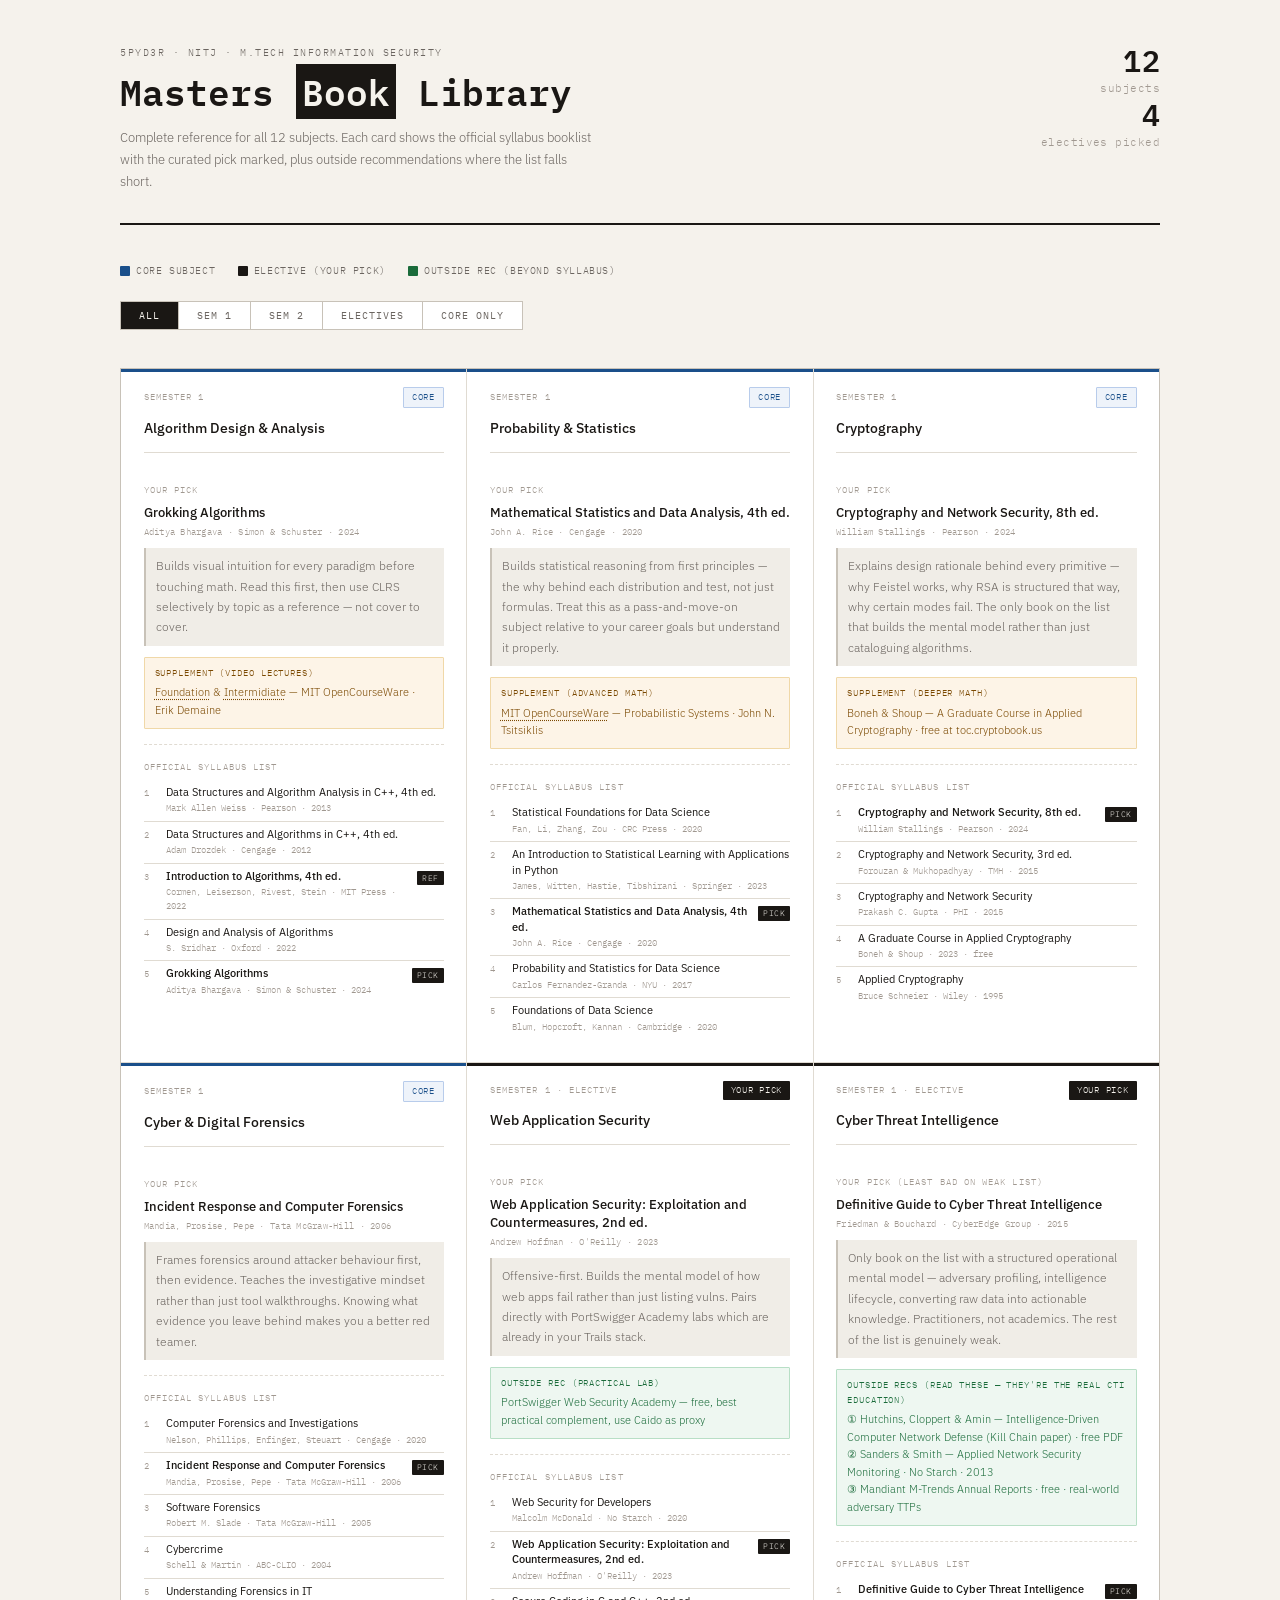
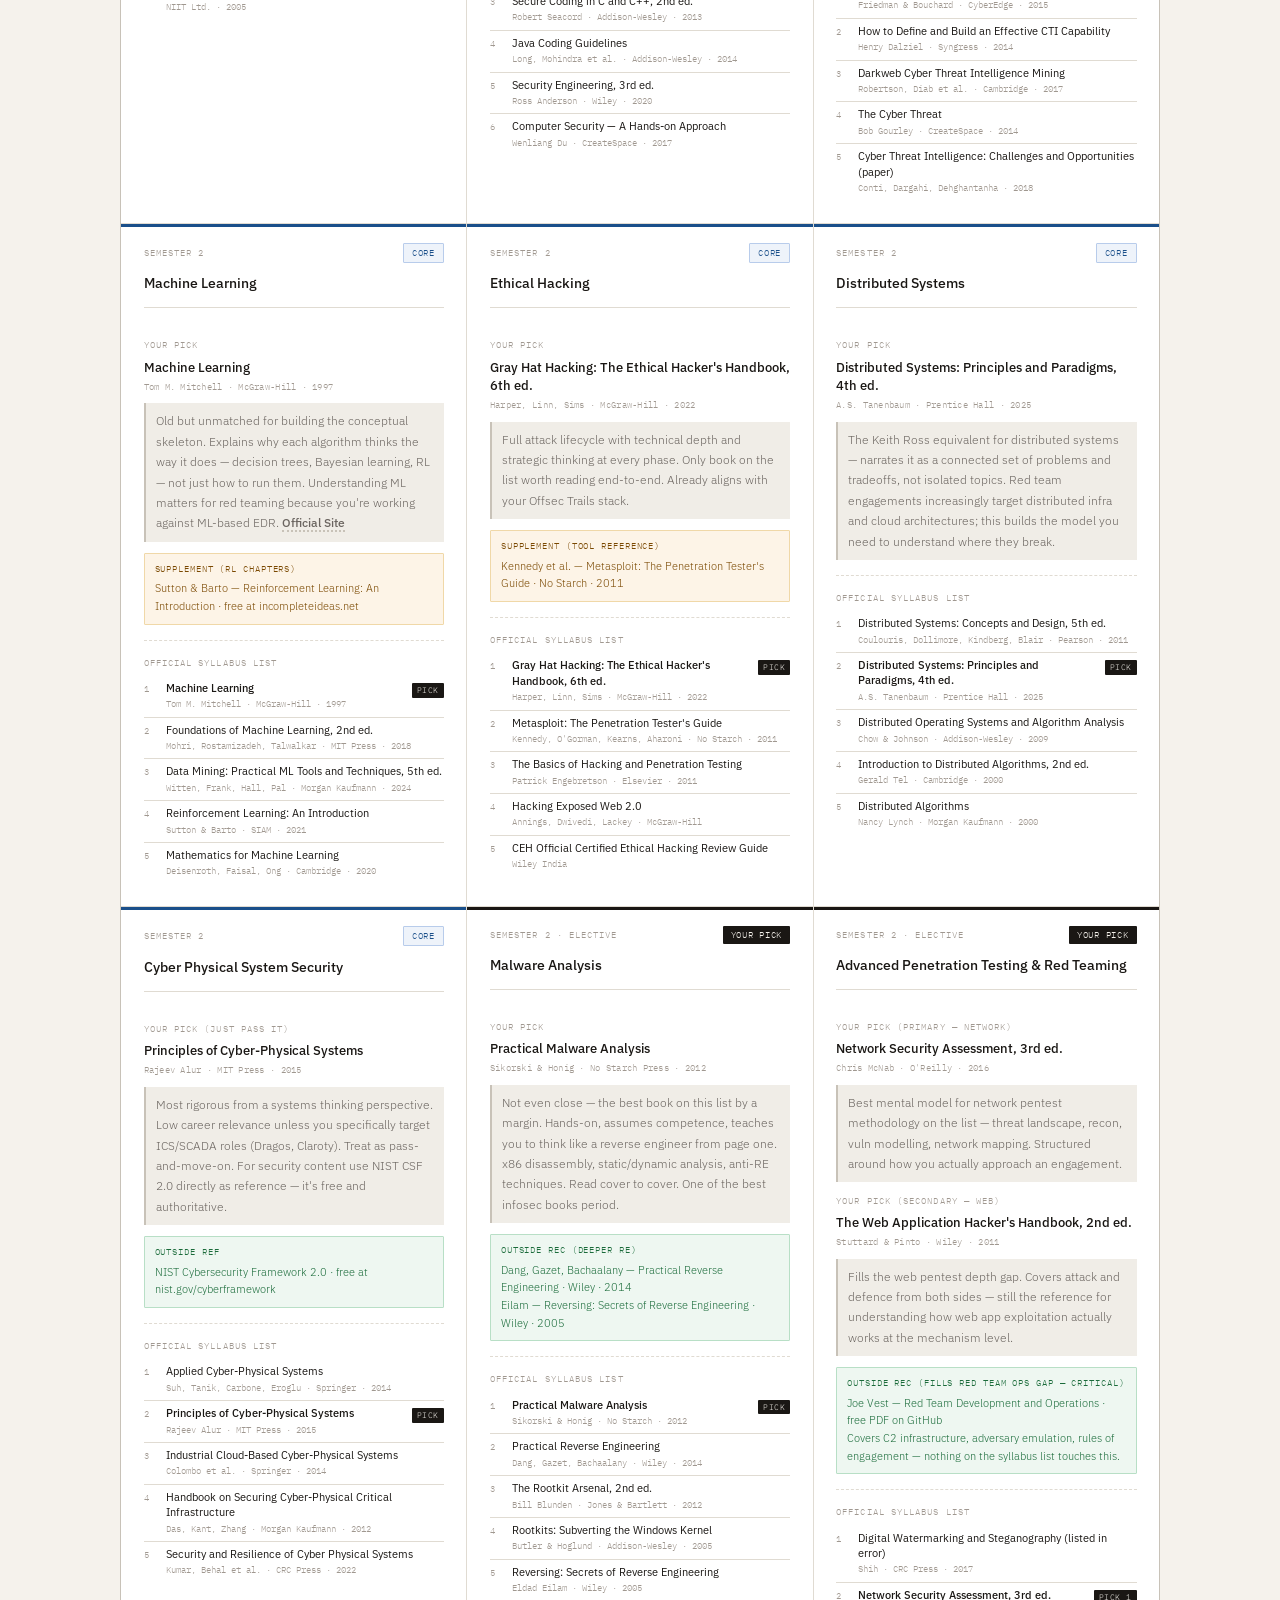
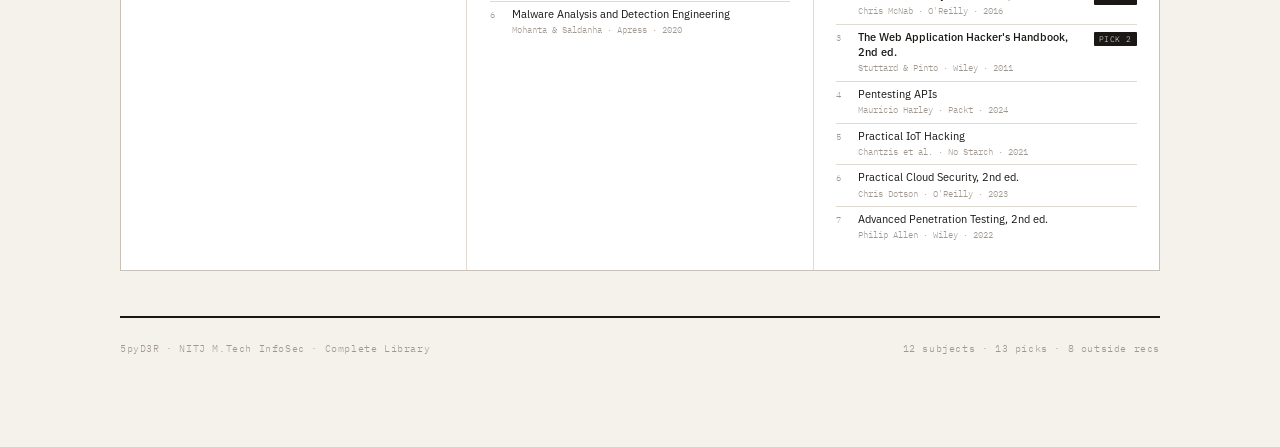
==== mtech-infosec-lib/index.html @ 184b050a "add: masters book library" ====
<!DOCTYPE html>
<html lang="en">
<head>
<meta charset="UTF-8">
<meta name="viewport" content="width=device-width, initial-scale=1.0">
<title>5pyD3R · NITJ InfoSec Library</title>
<link href="https://fonts.googleapis.com/css2?family=IBM+Plex+Mono:wght@400;600&family=IBM+Plex+Sans:wght@300;400;500&display=swap" rel="stylesheet">
<style>
*, *::before, *::after { box-sizing: border-box; margin: 0; padding: 0; }

:root {
  --bg: #f5f2ec;
  --surface: #ffffff;
  --surface2: #f0ede7;
  --border: #e0dbd2;
  --border-dark: #c8c2b8;
  --text: #1a1714;
  --text-muted: #6b6560;
  --text-dim: #a09890;
  --ink: #1a1714;
  --red: #c0392b;
  --red-bg: #fdf0ee;
  --red-border: #f0c4be;
  --blue: #1a4f8a;
  --blue-bg: #eef3fa;
  --blue-border: #b8cceb;
  --green: #1a6b3a;
  --green-bg: #eef7f1;
  --green-border: #b8dfc6;
  --amber: #7a4800;
  --amber-bg: #fdf4e7;
  --amber-border: #f0d8a8;
  --mono: 'IBM Plex Mono', monospace;
  --sans: 'IBM Plex Sans', sans-serif;
}

html { font-size: 15px; }

body {
  background: var(--bg);
  color: var(--text);
  font-family: var(--sans);
  font-weight: 300;
  min-height: 100vh;
  padding: 0;
  line-height: 1.6;
}

.page {
  max-width: 1100px;
  margin: 0 auto;
  padding: 3rem 2rem 6rem;
}

/* ── HEADER ── */
header {
  display: grid;
  grid-template-columns: 1fr auto;
  align-items: start;
  gap: 2rem;
  padding-bottom: 2rem;
  margin-bottom: 2.5rem;
  border-bottom: 2px solid var(--ink);
}

.header-left {}

.site-tag {
  font-family: var(--mono);
  font-size: 10px;
  letter-spacing: 0.15em;
  text-transform: uppercase;
  color: var(--text-muted);
  margin-bottom: 0.75rem;
}

h1 {
  font-family: var(--mono);
  font-size: clamp(1.6rem, 3.5vw, 2.4rem);
  font-weight: 600;
  line-height: 1.1;
  color: var(--ink);
}

h1 em {
  font-style: normal;
  background: var(--ink);
  color: var(--bg);
  padding: 0 6px;
}

.header-desc {
  margin-top: 1rem;
  font-size: 13px;
  color: var(--text-muted);
  max-width: 480px;
  line-height: 1.7;
}

.header-stats {
  text-align: right;
}

.stat-block {
  font-family: var(--mono);
  font-size: 11px;
  color: var(--text-dim);
  line-height: 2;
  letter-spacing: 0.04em;
}

.stat-block strong {
  display: block;
  font-size: 2rem;
  font-weight: 600;
  color: var(--ink);
  line-height: 1;
  margin-bottom: 2px;
}

/* ── LEGEND ── */
.legend {
  display: flex;
  gap: 1.5rem;
  flex-wrap: wrap;
  margin-bottom: 1.5rem;
}

.legend-item {
  display: flex;
  align-items: center;
  gap: 6px;
  font-family: var(--mono);
  font-size: 10px;
  color: var(--text-muted);
  letter-spacing: 0.06em;
  text-transform: uppercase;
}

.ldot {
  width: 10px; height: 10px;
  border-radius: 1px;
  flex-shrink: 0;
}
.ldot-pick { background: var(--ink); }
.ldot-core { background: var(--blue); }
.ldot-extra { background: var(--green); }

/* ── CONTROLS ── */
.controls {
  display: flex;
  gap: 0;
  flex-wrap: wrap;
  margin-bottom: 2.5rem;
  border: 1px solid var(--border-dark);
  width: fit-content;
}

.filter-btn {
  font-family: var(--mono);
  font-size: 10px;
  letter-spacing: 0.1em;
  text-transform: uppercase;
  padding: 7px 18px;
  border: none;
  border-right: 1px solid var(--border-dark);
  background: var(--surface);
  color: var(--text-muted);
  cursor: pointer;
  transition: all 0.1s;
}
.filter-btn:last-child { border-right: none; }
.filter-btn:hover { background: var(--surface2); color: var(--ink); }
.filter-btn.active {
  background: var(--ink);
  color: var(--bg);
}

/* ── SEMESTER LABEL ── */
.sem-heading {
  font-family: var(--mono);
  font-size: 11px;
  letter-spacing: 0.15em;
  text-transform: uppercase;
  color: var(--text-dim);
  padding: 0.5rem 0 1rem;
  border-top: 1px solid var(--border);
  margin-top: 2rem;
}
.sem-heading:first-of-type { margin-top: 0; border-top: none; }

/* ── GRID ── */
.grid {
  display: grid;
  grid-template-columns: repeat(auto-fill, minmax(320px, 1fr));
  gap: 1px;
  background: var(--border);
  border: 1px solid var(--border-dark);
  margin-bottom: 1px;
}

/* ── CARD ── */
.card {
  background: var(--surface);
  padding: 1.25rem 1.5rem 1.5rem;
  display: flex;
  flex-direction: column;
  gap: 0;
  transition: background 0.1s;
  position: relative;
}

.card:hover { background: var(--surface2); }
.card.hidden { display: none; }

.card-accent {
  position: absolute;
  top: 0; left: 0; right: 0;
  height: 3px;
}
.accent-core { background: var(--blue); }
.accent-pick { background: var(--ink); }

.card-meta {
  display: flex;
  align-items: center;
  justify-content: space-between;
  margin-bottom: 0.75rem;
}

.card-sem {
  font-family: var(--mono);
  font-size: 9px;
  letter-spacing: 0.12em;
  text-transform: uppercase;
  color: var(--text-dim);
}

.pill {
  font-family: var(--mono);
  font-size: 9px;
  letter-spacing: 0.08em;
  text-transform: uppercase;
  padding: 2px 8px;
  border-radius: 1px;
}
.pill-core { background: var(--blue-bg); color: var(--blue); border: 1px solid var(--blue-border); }
.pill-pick { background: var(--ink); color: var(--bg); }
.pill-extra { background: var(--green-bg); color: var(--green); border: 1px solid var(--green-border); }

.subject {
  font-size: 14px;
  font-weight: 500;
  color: var(--ink);
  line-height: 1.3;
  margin-bottom: 1rem;
  padding-bottom: 1rem;
  border-bottom: 1px solid var(--border);
}

/* PICK SECTION */
.section-label {
  font-family: var(--mono);
  font-size: 9px;
  letter-spacing: 0.12em;
  text-transform: uppercase;
  color: var(--text-dim);
  margin-bottom: 0.4rem;
  margin-top: 1rem;
}
.section-label:first-of-type { margin-top: 0; }

.pick-title {
  font-size: 13px;
  font-weight: 500;
  color: var(--ink);
  line-height: 1.4;
  margin-bottom: 3px;
}

.pick-author {
  font-family: var(--mono);
  font-size: 9px;
  color: var(--text-dim);
  letter-spacing: 0.03em;
  margin-bottom: 0.6rem;
}

.pick-why {
  font-size: 12px;
  color: var(--text-muted);
  line-height: 1.7;
  padding: 8px 10px;
  background: var(--surface2);
  border-left: 2px solid var(--border-dark);
}

.pick-why a {
  font-weight: 500;
  color: inherit;
  text-decoration: none;
  border-bottom: 2px dotted var(--border-dark);
}

.pick-why a:hover {
  border-bottom-color: var(--ink);
}

/* OFFICIAL LIST */
.official-list {
  margin-top: 1rem;
  padding-top: 1rem;
  border-top: 1px dashed var(--border);
}

.official-book {
  display: flex;
  gap: 8px;
  padding: 5px 0;
  border-bottom: 1px solid var(--border);
  align-items: flex-start;
}
.official-book:last-child { border-bottom: none; }

.book-num {
  font-family: var(--mono);
  font-size: 9px;
  color: var(--text-dim);
  min-width: 14px;
  padding-top: 1px;
}

.book-info { flex: 1; }

.book-name {
  font-size: 11px;
  color: var(--text);
  line-height: 1.4;
  font-weight: 400;
}

.book-name.is-pick {
  font-weight: 500;
  color: var(--ink);
}

.book-by {
  font-family: var(--mono);
  font-size: 9px;
  color: var(--text-dim);
  margin-top: 1px;
}

.pick-badge {
  font-family: var(--mono);
  font-size: 8px;
  letter-spacing: 0.06em;
  text-transform: uppercase;
  padding: 1px 5px;
  background: var(--ink);
  color: var(--bg);
  border-radius: 1px;
  white-space: nowrap;
  margin-top: 2px;
  align-self: flex-start;
}

.extra-badge {
  font-family: var(--mono);
  font-size: 8px;
  letter-spacing: 0.06em;
  text-transform: uppercase;
  padding: 1px 5px;
  background: var(--green-bg);
  color: var(--green);
  border: 1px solid var(--green-border);
  border-radius: 1px;
  white-space: nowrap;
  margin-top: 2px;
  align-self: flex-start;
}

/* SUPPLEMENT */
.supplement-block {
  margin-top: 0.75rem;
  padding: 8px 10px;
  background: var(--amber-bg);
  border: 1px solid var(--amber-border);
  border-radius: 1px;
}

.supplement-label {
  font-family: var(--mono);
  font-size: 9px;
  letter-spacing: 0.1em;
  text-transform: uppercase;
  color: var(--amber);
  margin-bottom: 4px;
}

.supplement-item {
  font-size: 11px;
  color: var(--amber);
  line-height: 1.6;
}

/* OUTSIDE REC */
.outside-block {
  margin-top: 0.75rem;
  padding: 8px 10px;
  background: var(--green-bg);
  border: 1px solid var(--green-border);
  border-radius: 1px;
}

.outside-label {
  font-family: var(--mono);
  font-size: 9px;
  letter-spacing: 0.1em;
  text-transform: uppercase;
  color: var(--green);
  margin-bottom: 4px;
}

.outside-item {
  font-size: 11px;
  color: var(--green);
  line-height: 1.6;
}

/* FOOTER */
footer {
  margin-top: 3rem;
  padding-top: 1.5rem;
  border-top: 2px solid var(--ink);
  display: flex;
  justify-content: space-between;
  flex-wrap: wrap;
  gap: 8px;
  font-family: var(--mono);
  font-size: 10px;
  color: var(--text-dim);
  letter-spacing: 0.06em;
}

@media (max-width: 640px) {
  header { grid-template-columns: 1fr; }
  .header-stats { text-align: left; }
  .grid { grid-template-columns: 1fr; }
  body { padding: 1.5rem 1rem 4rem; }
  .controls { width: 100%; }
  .filter-btn { flex: 1; }
}
</style>
</head>
<body>
<div class="page">

<header>
  <div class="header-left">
    <div class="site-tag">5pyD3R · NITJ · M.Tech Information Security</div>
    <h1>Masters <em>Book</em> Library</h1>
    <p class="header-desc">Complete reference for all 12 subjects. Each card shows the official syllabus booklist with the curated pick marked, plus outside recommendations where the list falls short.</p>
  </div>
  <div class="header-stats">
    <div class="stat-block"><strong>12</strong> subjects</div>
    <div class="stat-block"><strong>4</strong> electives picked</div>
  </div>
</header>

<div class="legend">
  <div class="legend-item"><div class="ldot ldot-core"></div> Core subject</div>
  <div class="legend-item"><div class="ldot ldot-pick"></div> Elective (your pick)</div>
  <div class="legend-item"><div class="ldot ldot-extra"></div> Outside rec (beyond syllabus)</div>
</div>

<div class="controls">
  <button class="filter-btn active" data-filter="all">All</button>
  <button class="filter-btn" data-filter="sem1">Sem 1</button>
  <button class="filter-btn" data-filter="sem2">Sem 2</button>
  <button class="filter-btn" data-filter="elective">Electives</button>
  <button class="filter-btn" data-filter="core">Core only</button>
</div>

<div class="grid" id="grid">

  <!-- ── SEM 1 CORE ── -->

  <div class="card" data-sem="sem1" data-type="core">
    <div class="card-accent accent-core"></div>
    <div class="card-meta">
      <span class="card-sem">Semester 1</span>
      <span class="pill pill-core">Core</span>
    </div>
    <div class="subject">Algorithm Design & Analysis</div>

    <div class="section-label">Your pick</div>
    <div class="pick-title">Grokking Algorithms</div>
    <div class="pick-author">Aditya Bhargava · Simon & Schuster · 2024</div>
    <div class="pick-why">Builds visual intuition for every paradigm before touching math. Read this first, then use CLRS selectively by topic as a reference — not cover to cover.</div>
    <div class="supplement-block">
      <div class="supplement-label">Supplement (Video Lectures)</div>
      <div class="supplement-item"><a href="https://ocw.mit.edu/courses/6-006-introduction-to-algorithms-spring-2020/" target="_blank" rel="noopener noreferrer" style="color:inherit; text-decoration:underline; text-decoration-style:dotted; text-underline-offset:3px;">Foundation</a> & <a href="https://ocw.mit.edu/courses/6-046j-design-and-analysis-of-algorithms-spring-2015/" target="_blank" rel="noopener noreferrer" style="color:inherit; text-decoration:underline; text-decoration-style:dotted; text-underline-offset:3px;">Intermidiate</a> — MIT OpenCourseWare · Erik Demaine </div>
    </div>

    <div class="official-list">
      <div class="section-label">Official syllabus list</div>
      <div class="official-book">
        <span class="book-num">1</span>
        <div class="book-info">
          <div class="book-name">Data Structures and Algorithm Analysis in C++, 4th ed.</div>
          <div class="book-by">Mark Allen Weiss · Pearson · 2013</div>
        </div>
      </div>
      <div class="official-book">
        <span class="book-num">2</span>
        <div class="book-info">
          <div class="book-name">Data Structures and Algorithms in C++, 4th ed.</div>
          <div class="book-by">Adam Drozdek · Cengage · 2012</div>
        </div>
      </div>
      <div class="official-book">
        <span class="book-num">3</span>
        <div class="book-info">
          <div class="book-name is-pick">Introduction to Algorithms, 4th ed.</div>
          <div class="book-by">Cormen, Leiserson, Rivest, Stein · MIT Press · 2022</div>
        </div>
        <span class="pick-badge">ref</span>
      </div>
      <div class="official-book">
        <span class="book-num">4</span>
        <div class="book-info">
          <div class="book-name">Design and Analysis of Algorithms</div>
          <div class="book-by">S. Sridhar · Oxford · 2022</div>
        </div>
      </div>
      <div class="official-book">
        <span class="book-num">5</span>
        <div class="book-info">
          <div class="book-name is-pick">Grokking Algorithms</div>
          <div class="book-by">Aditya Bhargava · Simon & Schuster · 2024</div>
        </div>
        <span class="pick-badge">pick</span>
      </div>
    </div>
  </div>

  <div class="card" data-sem="sem1" data-type="core">
    <div class="card-accent accent-core"></div>
    <div class="card-meta">
      <span class="card-sem">Semester 1</span>
      <span class="pill pill-core">Core</span>
    </div>
    <div class="subject">Probability & Statistics</div>

    <div class="section-label">Your pick</div>
    <div class="pick-title">Mathematical Statistics and Data Analysis, 4th ed.</div>
    <div class="pick-author">John A. Rice · Cengage · 2020</div>
    <div class="pick-why">Builds statistical reasoning from first principles — the why behind each distribution and test, not just formulas. Treat this as a pass-and-move-on subject relative to your career goals but understand it properly.
    </div>
    <div class="supplement-block">
      <div class="supplement-label">Supplement (advanced math)</div>
      <div class="supplement-item"><a href="https://www.mit.edu/~jnt/prob.html" target="_blank" rel="noopener noreferrer" style="color:inherit; text-decoration:underline; text-decoration-style:dotted; text-underline-offset:3px;">MIT OpenCourseWare</a> — Probabilistic Systems ·  John N. Tsitsiklis </div>
    </div>

    <div class="official-list">
      <div class="section-label">Official syllabus list</div>
      <div class="official-book">
        <span class="book-num">1</span>
        <div class="book-info">
          <div class="book-name">Statistical Foundations for Data Science</div>
          <div class="book-by">Fan, Li, Zhang, Zou · CRC Press · 2020</div>
        </div>
      </div>
      <div class="official-book">
        <span class="book-num">2</span>
        <div class="book-info">
          <div class="book-name">An Introduction to Statistical Learning with Applications in Python</div>
          <div class="book-by">James, Witten, Hastie, Tibshirani · Springer · 2023</div>
        </div>
      </div>
      <div class="official-book">
        <span class="book-num">3</span>
        <div class="book-info">
          <div class="book-name is-pick">Mathematical Statistics and Data Analysis, 4th ed.</div>
          <div class="book-by">John A. Rice · Cengage · 2020</div>
        </div>
        <span class="pick-badge">pick</span>
      </div>
      <div class="official-book">
        <span class="book-num">4</span>
        <div class="book-info">
          <div class="book-name">Probability and Statistics for Data Science</div>
          <div class="book-by">Carlos Fernandez-Granda · NYU · 2017</div>
        </div>
      </div>
      <div class="official-book">
        <span class="book-num">5</span>
        <div class="book-info">
          <div class="book-name">Foundations of Data Science</div>
          <div class="book-by">Blum, Hopcroft, Kannan · Cambridge · 2020</div>
        </div>
      </div>
    </div>
  </div>

  <div class="card" data-sem="sem1" data-type="core">
    <div class="card-accent accent-core"></div>
    <div class="card-meta">
      <span class="card-sem">Semester 1</span>
      <span class="pill pill-core">Core</span>
    </div>
    <div class="subject">Cryptography</div>

    <div class="section-label">Your pick</div>
    <div class="pick-title">Cryptography and Network Security, 8th ed.</div>
    <div class="pick-author">William Stallings · Pearson · 2024</div>
    <div class="pick-why">Explains design rationale behind every primitive — why Feistel works, why RSA is structured that way, why certain modes fail. The only book on the list that builds the mental model rather than just cataloguing algorithms.</div>

    <div class="supplement-block">
      <div class="supplement-label">Supplement (deeper math)</div>
      <div class="supplement-item">Boneh & Shoup — A Graduate Course in Applied Cryptography · free at toc.cryptobook.us</div>
    </div>

    <div class="official-list">
      <div class="section-label">Official syllabus list</div>
      <div class="official-book">
        <span class="book-num">1</span>
        <div class="book-info">
          <div class="book-name is-pick">Cryptography and Network Security, 8th ed.</div>
          <div class="book-by">William Stallings · Pearson · 2024</div>
        </div>
        <span class="pick-badge">pick</span>
      </div>
      <div class="official-book">
        <span class="book-num">2</span>
        <div class="book-info">
          <div class="book-name">Cryptography and Network Security, 3rd ed.</div>
          <div class="book-by">Forouzan & Mukhopadhyay · TMH · 2015</div>
        </div>
      </div>
      <div class="official-book">
        <span class="book-num">3</span>
        <div class="book-info">
          <div class="book-name">Cryptography and Network Security</div>
          <div class="book-by">Prakash C. Gupta · PHI · 2015</div>
        </div>
      </div>
      <div class="official-book">
        <span class="book-num">4</span>
        <div class="book-info">
          <div class="book-name">A Graduate Course in Applied Cryptography</div>
          <div class="book-by">Boneh & Shoup · 2023 · free</div>
        </div>
      </div>
      <div class="official-book">
        <span class="book-num">5</span>
        <div class="book-info">
          <div class="book-name">Applied Cryptography</div>
          <div class="book-by">Bruce Schneier · Wiley · 1995</div>
        </div>
      </div>
    </div>
  </div>

  <div class="card" data-sem="sem1" data-type="core">
    <div class="card-accent accent-core"></div>
    <div class="card-meta">
      <span class="card-sem">Semester 1</span>
      <span class="pill pill-core">Core</span>
    </div>
    <div class="subject">Cyber & Digital Forensics</div>

    <div class="section-label">Your pick</div>
    <div class="pick-title">Incident Response and Computer Forensics</div>
    <div class="pick-author">Mandia, Prosise, Pepe · Tata McGraw-Hill · 2006</div>
    <div class="pick-why">Frames forensics around attacker behaviour first, then evidence. Teaches the investigative mindset rather than just tool walkthroughs. Knowing what evidence you leave behind makes you a better red teamer.</div>

    <div class="official-list">
      <div class="section-label">Official syllabus list</div>
      <div class="official-book">
        <span class="book-num">1</span>
        <div class="book-info">
          <div class="book-name">Computer Forensics and Investigations</div>
          <div class="book-by">Nelson, Phillips, Enfinger, Steuart · Cengage · 2020</div>
        </div>
      </div>
      <div class="official-book">
        <span class="book-num">2</span>
        <div class="book-info">
          <div class="book-name is-pick">Incident Response and Computer Forensics</div>
          <div class="book-by">Mandia, Prosise, Pepe · Tata McGraw-Hill · 2006</div>
        </div>
        <span class="pick-badge">pick</span>
      </div>
      <div class="official-book">
        <span class="book-num">3</span>
        <div class="book-info">
          <div class="book-name">Software Forensics</div>
          <div class="book-by">Robert M. Slade · Tata McGraw-Hill · 2005</div>
        </div>
      </div>
      <div class="official-book">
        <span class="book-num">4</span>
        <div class="book-info">
          <div class="book-name">Cybercrime</div>
          <div class="book-by">Schell & Martin · ABC-CLIO · 2004</div>
        </div>
      </div>
      <div class="official-book">
        <span class="book-num">5</span>
        <div class="book-info">
          <div class="book-name">Understanding Forensics in IT</div>
          <div class="book-by">NIIT Ltd. · 2005</div>
        </div>
      </div>
    </div>
  </div>

  <!-- ── SEM 1 ELECTIVES ── -->

  <div class="card" data-sem="sem1" data-type="elective picked">
    <div class="card-accent accent-pick"></div>
    <div class="card-meta">
      <span class="card-sem">Semester 1 · Elective</span>
      <span class="pill pill-pick">Your pick</span>
    </div>
    <div class="subject">Web Application Security</div>

    <div class="section-label">Your pick</div>
    <div class="pick-title">Web Application Security: Exploitation and Countermeasures, 2nd ed.</div>
    <div class="pick-author">Andrew Hoffman · O'Reilly · 2023</div>
    <div class="pick-why">Offensive-first. Builds the mental model of how web apps fail rather than just listing vulns. Pairs directly with PortSwigger Academy labs which are already in your Trails stack.</div>

    <div class="outside-block">
      <div class="outside-label">Outside rec (practical lab)</div>
      <div class="outside-item">PortSwigger Web Security Academy — free, best practical complement, use Caido as proxy</div>
    </div>

    <div class="official-list">
      <div class="section-label">Official syllabus list</div>
      <div class="official-book">
        <span class="book-num">1</span>
        <div class="book-info">
          <div class="book-name">Web Security for Developers</div>
          <div class="book-by">Malcolm McDonald · No Starch · 2020</div>
        </div>
      </div>
      <div class="official-book">
        <span class="book-num">2</span>
        <div class="book-info">
          <div class="book-name is-pick">Web Application Security: Exploitation and Countermeasures, 2nd ed.</div>
          <div class="book-by">Andrew Hoffman · O'Reilly · 2023</div>
        </div>
        <span class="pick-badge">pick</span>
      </div>
      <div class="official-book">
        <span class="book-num">3</span>
        <div class="book-info">
          <div class="book-name">Secure Coding in C and C++, 2nd ed.</div>
          <div class="book-by">Robert Seacord · Addison-Wesley · 2013</div>
        </div>
      </div>
      <div class="official-book">
        <span class="book-num">4</span>
        <div class="book-info">
          <div class="book-name">Java Coding Guidelines</div>
          <div class="book-by">Long, Mohindra et al. · Addison-Wesley · 2014</div>
        </div>
      </div>
      <div class="official-book">
        <span class="book-num">5</span>
        <div class="book-info">
          <div class="book-name">Security Engineering, 3rd ed.</div>
          <div class="book-by">Ross Anderson · Wiley · 2020</div>
        </div>
      </div>
      <div class="official-book">
        <span class="book-num">6</span>
        <div class="book-info">
          <div class="book-name">Computer Security — A Hands-on Approach</div>
          <div class="book-by">Wenliang Du · CreateSpace · 2017</div>
        </div>
      </div>
    </div>
  </div>

  <div class="card" data-sem="sem1" data-type="elective picked">
    <div class="card-accent accent-pick"></div>
    <div class="card-meta">
      <span class="card-sem">Semester 1 · Elective</span>
      <span class="pill pill-pick">Your pick</span>
    </div>
    <div class="subject">Cyber Threat Intelligence</div>

    <div class="section-label">Your pick (least bad on weak list)</div>
    <div class="pick-title">Definitive Guide to Cyber Threat Intelligence</div>
    <div class="pick-author">Friedman & Bouchard · CyberEdge Group · 2015</div>
    <div class="pick-why">Only book on the list with a structured operational mental model — adversary profiling, intelligence lifecycle, converting raw data into actionable knowledge. Practitioners, not academics. The rest of the list is genuinely weak.</div>

    <div class="outside-block">
      <div class="outside-label">Outside recs (read these — they're the real CTI education)</div>
      <div class="outside-item">① Hutchins, Cloppert & Amin — Intelligence-Driven Computer Network Defense (Kill Chain paper) · free PDF<br>② Sanders & Smith — Applied Network Security Monitoring · No Starch · 2013<br>③ Mandiant M-Trends Annual Reports · free · real-world adversary TTPs</div>
    </div>

    <div class="official-list">
      <div class="section-label">Official syllabus list</div>
      <div class="official-book">
        <span class="book-num">1</span>
        <div class="book-info">
          <div class="book-name is-pick">Definitive Guide to Cyber Threat Intelligence</div>
          <div class="book-by">Friedman & Bouchard · CyberEdge · 2015</div>
        </div>
        <span class="pick-badge">pick</span>
      </div>
      <div class="official-book">
        <span class="book-num">2</span>
        <div class="book-info">
          <div class="book-name">How to Define and Build an Effective CTI Capability</div>
          <div class="book-by">Henry Dalziel · Syngress · 2014</div>
        </div>
      </div>
      <div class="official-book">
        <span class="book-num">3</span>
        <div class="book-info">
          <div class="book-name">Darkweb Cyber Threat Intelligence Mining</div>
          <div class="book-by">Robertson, Diab et al. · Cambridge · 2017</div>
        </div>
      </div>
      <div class="official-book">
        <span class="book-num">4</span>
        <div class="book-info">
          <div class="book-name">The Cyber Threat</div>
          <div class="book-by">Bob Gourley · CreateSpace · 2014</div>
        </div>
      </div>
      <div class="official-book">
        <span class="book-num">5</span>
        <div class="book-info">
          <div class="book-name">Cyber Threat Intelligence: Challenges and Opportunities (paper)</div>
          <div class="book-by">Conti, Dargahi, Dehghantanha · 2018</div>
        </div>
      </div>
    </div>
  </div>

  <!-- ── SEM 2 CORE ── -->

  <div class="card" data-sem="sem2" data-type="core">
    <div class="card-accent accent-core"></div>
    <div class="card-meta">
      <span class="card-sem">Semester 2</span>
      <span class="pill pill-core">Core</span>
    </div>
    <div class="subject">Machine Learning</div>

    <div class="section-label">Your pick</div>
    <div class="pick-title">Machine Learning</div>
    <div class="pick-author">Tom M. Mitchell · McGraw-Hill · 1997</div>
    <div class="pick-why">Old but unmatched for building the conceptual skeleton. Explains why each algorithm thinks the way it does — decision trees, Bayesian learning, RL — not just how to run them. Understanding ML matters for red teaming because you're working against ML-based EDR. <a href="https://www.cs.cmu.edu/~tom/mlbook.html" target="_blank" rel="noopener noreferrer"> Official Site </a>
    </div>

    <div class="supplement-block">
      <div class="supplement-label">Supplement (RL chapters)</div>
      <div class="supplement-item">Sutton & Barto — Reinforcement Learning: An Introduction · free at incompleteideas.net</div>
    </div>

    <div class="official-list">
      <div class="section-label">Official syllabus list</div>
      <div class="official-book">
        <span class="book-num">1</span>
        <div class="book-info">
          <div class="book-name is-pick">Machine Learning</div>
          <div class="book-by">Tom M. Mitchell · McGraw-Hill · 1997</div>
        </div>
        <span class="pick-badge">pick</span>
      </div>
      <div class="official-book">
        <span class="book-num">2</span>
        <div class="book-info">
          <div class="book-name">Foundations of Machine Learning, 2nd ed.</div>
          <div class="book-by">Mohri, Rostamizadeh, Talwalkar · MIT Press · 2018</div>
        </div>
      </div>
      <div class="official-book">
        <span class="book-num">3</span>
        <div class="book-info">
          <div class="book-name">Data Mining: Practical ML Tools and Techniques, 5th ed.</div>
          <div class="book-by">Witten, Frank, Hall, Pal · Morgan Kaufmann · 2024</div>
        </div>
      </div>
      <div class="official-book">
        <span class="book-num">4</span>
        <div class="book-info">
          <div class="book-name">Reinforcement Learning: An Introduction</div>
          <div class="book-by">Sutton & Barto · SIAM · 2021</div>
        </div>
      </div>
      <div class="official-book">
        <span class="book-num">5</span>
        <div class="book-info">
          <div class="book-name">Mathematics for Machine Learning</div>
          <div class="book-by">Deisenroth, Faisal, Ong · Cambridge · 2020</div>
        </div>
      </div>
    </div>
  </div>

  <div class="card" data-sem="sem2" data-type="core">
    <div class="card-accent accent-core"></div>
    <div class="card-meta">
      <span class="card-sem">Semester 2</span>
      <span class="pill pill-core">Core</span>
    </div>
    <div class="subject">Ethical Hacking</div>

    <div class="section-label">Your pick</div>
    <div class="pick-title">Gray Hat Hacking: The Ethical Hacker's Handbook, 6th ed.</div>
    <div class="pick-author">Harper, Linn, Sims · McGraw-Hill · 2022</div>
    <div class="pick-why">Full attack lifecycle with technical depth and strategic thinking at every phase. Only book on the list worth reading end-to-end. Already aligns with your Offsec Trails stack.</div>

    <div class="supplement-block">
      <div class="supplement-label">Supplement (tool reference)</div>
      <div class="supplement-item">Kennedy et al. — Metasploit: The Penetration Tester's Guide · No Starch · 2011</div>
    </div>

    <div class="official-list">
      <div class="section-label">Official syllabus list</div>
      <div class="official-book">
        <span class="book-num">1</span>
        <div class="book-info">
          <div class="book-name is-pick">Gray Hat Hacking: The Ethical Hacker's Handbook, 6th ed.</div>
          <div class="book-by">Harper, Linn, Sims · McGraw-Hill · 2022</div>
        </div>
        <span class="pick-badge">pick</span>
      </div>
      <div class="official-book">
        <span class="book-num">2</span>
        <div class="book-info">
          <div class="book-name">Metasploit: The Penetration Tester's Guide</div>
          <div class="book-by">Kennedy, O'Gorman, Kearns, Aharoni · No Starch · 2011</div>
        </div>
      </div>
      <div class="official-book">
        <span class="book-num">3</span>
        <div class="book-info">
          <div class="book-name">The Basics of Hacking and Penetration Testing</div>
          <div class="book-by">Patrick Engebretson · Elsevier · 2011</div>
        </div>
      </div>
      <div class="official-book">
        <span class="book-num">4</span>
        <div class="book-info">
          <div class="book-name">Hacking Exposed Web 2.0</div>
          <div class="book-by">Annings, Dwivedi, Lackey · McGraw-Hill</div>
        </div>
      </div>
      <div class="official-book">
        <span class="book-num">5</span>
        <div class="book-info">
          <div class="book-name">CEH Official Certified Ethical Hacking Review Guide</div>
          <div class="book-by">Wiley India</div>
        </div>
      </div>
    </div>
  </div>

  <div class="card" data-sem="sem2" data-type="core">
    <div class="card-accent accent-core"></div>
    <div class="card-meta">
      <span class="card-sem">Semester 2</span>
      <span class="pill pill-core">Core</span>
    </div>
    <div class="subject">Distributed Systems</div>

    <div class="section-label">Your pick</div>
    <div class="pick-title">Distributed Systems: Principles and Paradigms, 4th ed.</div>
    <div class="pick-author">A.S. Tanenbaum · Prentice Hall · 2025</div>
    <div class="pick-why">The Keith Ross equivalent for distributed systems — narrates it as a connected set of problems and tradeoffs, not isolated topics. Red team engagements increasingly target distributed infra and cloud architectures; this builds the model you need to understand where they break.</div>

    <div class="official-list">
      <div class="section-label">Official syllabus list</div>
      <div class="official-book">
        <span class="book-num">1</span>
        <div class="book-info">
          <div class="book-name">Distributed Systems: Concepts and Design, 5th ed.</div>
          <div class="book-by">Coulouris, Dollimore, Kindberg, Blair · Pearson · 2011</div>
        </div>
      </div>
      <div class="official-book">
        <span class="book-num">2</span>
        <div class="book-info">
          <div class="book-name is-pick">Distributed Systems: Principles and Paradigms, 4th ed.</div>
          <div class="book-by">A.S. Tanenbaum · Prentice Hall · 2025</div>
        </div>
        <span class="pick-badge">pick</span>
      </div>
      <div class="official-book">
        <span class="book-num">3</span>
        <div class="book-info">
          <div class="book-name">Distributed Operating Systems and Algorithm Analysis</div>
          <div class="book-by">Chow & Johnson · Addison-Wesley · 2009</div>
        </div>
      </div>
      <div class="official-book">
        <span class="book-num">4</span>
        <div class="book-info">
          <div class="book-name">Introduction to Distributed Algorithms, 2nd ed.</div>
          <div class="book-by">Gerald Tel · Cambridge · 2000</div>
        </div>
      </div>
      <div class="official-book">
        <span class="book-num">5</span>
        <div class="book-info">
          <div class="book-name">Distributed Algorithms</div>
          <div class="book-by">Nancy Lynch · Morgan Kaufmann · 2000</div>
        </div>
      </div>
    </div>
  </div>

  <div class="card" data-sem="sem2" data-type="core">
    <div class="card-accent accent-core"></div>
    <div class="card-meta">
      <span class="card-sem">Semester 2</span>
      <span class="pill pill-core">Core</span>
    </div>
    <div class="subject">Cyber Physical System Security</div>

    <div class="section-label">Your pick (just pass it)</div>
    <div class="pick-title">Principles of Cyber-Physical Systems</div>
    <div class="pick-author">Rajeev Alur · MIT Press · 2015</div>
    <div class="pick-why">Most rigorous from a systems thinking perspective. Low career relevance unless you specifically target ICS/SCADA roles (Dragos, Claroty). Treat as pass-and-move-on. For security content use NIST CSF 2.0 directly as reference — it's free and authoritative.</div>

    <div class="outside-block">
      <div class="outside-label">Outside ref</div>
      <div class="outside-item">NIST Cybersecurity Framework 2.0 · free at nist.gov/cyberframework</div>
    </div>

    <div class="official-list">
      <div class="section-label">Official syllabus list</div>
      <div class="official-book">
        <span class="book-num">1</span>
        <div class="book-info">
          <div class="book-name">Applied Cyber-Physical Systems</div>
          <div class="book-by">Suh, Tanik, Carbone, Eroglu · Springer · 2014</div>
        </div>
      </div>
      <div class="official-book">
        <span class="book-num">2</span>
        <div class="book-info">
          <div class="book-name is-pick">Principles of Cyber-Physical Systems</div>
          <div class="book-by">Rajeev Alur · MIT Press · 2015</div>
        </div>
        <span class="pick-badge">pick</span>
      </div>
      <div class="official-book">
        <span class="book-num">3</span>
        <div class="book-info">
          <div class="book-name">Industrial Cloud-Based Cyber-Physical Systems</div>
          <div class="book-by">Colombo et al. · Springer · 2014</div>
        </div>
      </div>
      <div class="official-book">
        <span class="book-num">4</span>
        <div class="book-info">
          <div class="book-name">Handbook on Securing Cyber-Physical Critical Infrastructure</div>
          <div class="book-by">Das, Kant, Zhang · Morgan Kaufmann · 2012</div>
        </div>
      </div>
      <div class="official-book">
        <span class="book-num">5</span>
        <div class="book-info">
          <div class="book-name">Security and Resilience of Cyber Physical Systems</div>
          <div class="book-by">Kumar, Behal et al. · CRC Press · 2022</div>
        </div>
      </div>
    </div>
  </div>

  <!-- ── SEM 2 ELECTIVES ── -->

  <div class="card" data-sem="sem2" data-type="elective picked">
    <div class="card-accent accent-pick"></div>
    <div class="card-meta">
      <span class="card-sem">Semester 2 · Elective</span>
      <span class="pill pill-pick">Your pick</span>
    </div>
    <div class="subject">Malware Analysis</div>

    <div class="section-label">Your pick</div>
    <div class="pick-title">Practical Malware Analysis</div>
    <div class="pick-author">Sikorski & Honig · No Starch Press · 2012</div>
    <div class="pick-why">Not even close — the best book on this list by a margin. Hands-on, assumes competence, teaches you to think like a reverse engineer from page one. x86 disassembly, static/dynamic analysis, anti-RE techniques. Read cover to cover. One of the best infosec books period.</div>

    <div class="outside-block">
      <div class="outside-label">Outside rec (deeper RE)</div>
      <div class="outside-item">Dang, Gazet, Bachaalany — Practical Reverse Engineering · Wiley · 2014<br>Eilam — Reversing: Secrets of Reverse Engineering · Wiley · 2005</div>
    </div>

    <div class="official-list">
      <div class="section-label">Official syllabus list</div>
      <div class="official-book">
        <span class="book-num">1</span>
        <div class="book-info">
          <div class="book-name is-pick">Practical Malware Analysis</div>
          <div class="book-by">Sikorski & Honig · No Starch · 2012</div>
        </div>
        <span class="pick-badge">pick</span>
      </div>
      <div class="official-book">
        <span class="book-num">2</span>
        <div class="book-info">
          <div class="book-name">Practical Reverse Engineering</div>
          <div class="book-by">Dang, Gazet, Bachaalany · Wiley · 2014</div>
        </div>
      </div>
      <div class="official-book">
        <span class="book-num">3</span>
        <div class="book-info">
          <div class="book-name">The Rootkit Arsenal, 2nd ed.</div>
          <div class="book-by">Bill Blunden · Jones & Bartlett · 2012</div>
        </div>
      </div>
      <div class="official-book">
        <span class="book-num">4</span>
        <div class="book-info">
          <div class="book-name">Rootkits: Subverting the Windows Kernel</div>
          <div class="book-by">Butler & Hoglund · Addison-Wesley · 2005</div>
        </div>
      </div>
      <div class="official-book">
        <span class="book-num">5</span>
        <div class="book-info">
          <div class="book-name">Reversing: Secrets of Reverse Engineering</div>
          <div class="book-by">Eldad Eilam · Wiley · 2005</div>
        </div>
      </div>
      <div class="official-book">
        <span class="book-num">6</span>
        <div class="book-info">
          <div class="book-name">Malware Analysis and Detection Engineering</div>
          <div class="book-by">Mohanta & Saldanha · Apress · 2020</div>
        </div>
      </div>
    </div>
  </div>

  <div class="card" data-sem="sem2" data-type="elective picked">
    <div class="card-accent accent-pick"></div>
    <div class="card-meta">
      <span class="card-sem">Semester 2 · Elective</span>
      <span class="pill pill-pick">Your pick</span>
    </div>
    <div class="subject">Advanced Penetration Testing & Red Teaming</div>

    <div class="section-label">Your pick (primary — network)</div>
    <div class="pick-title">Network Security Assessment, 3rd ed.</div>
    <div class="pick-author">Chris McNab · O'Reilly · 2016</div>
    <div class="pick-why">Best mental model for network pentest methodology on the list — threat landscape, recon, vuln modelling, network mapping. Structured around how you actually approach an engagement.</div>

    <div class="section-label" style="margin-top:0.75rem;">Your pick (secondary — web)</div>
    <div class="pick-title">The Web Application Hacker's Handbook, 2nd ed.</div>
    <div class="pick-author">Stuttard & Pinto · Wiley · 2011</div>
    <div class="pick-why">Fills the web pentest depth gap. Covers attack and defence from both sides — still the reference for understanding how web app exploitation actually works at the mechanism level.</div>

    <div class="outside-block">
      <div class="outside-label">Outside rec (fills red team ops gap — critical)</div>
      <div class="outside-item">Joe Vest — Red Team Development and Operations · free PDF on GitHub<br>Covers C2 infrastructure, adversary emulation, rules of engagement — nothing on the syllabus list touches this.</div>
    </div>

    <div class="official-list">
      <div class="section-label">Official syllabus list</div>
      <div class="official-book">
        <span class="book-num">1</span>
        <div class="book-info">
          <div class="book-name">Digital Watermarking and Steganography (listed in error)</div>
          <div class="book-by">Shih · CRC Press · 2017</div>
        </div>
      </div>
      <div class="official-book">
        <span class="book-num">2</span>
        <div class="book-info">
          <div class="book-name is-pick">Network Security Assessment, 3rd ed.</div>
          <div class="book-by">Chris McNab · O'Reilly · 2016</div>
        </div>
        <span class="pick-badge">pick 1</span>
      </div>
      <div class="official-book">
        <span class="book-num">3</span>
        <div class="book-info">
          <div class="book-name is-pick">The Web Application Hacker's Handbook, 2nd ed.</div>
          <div class="book-by">Stuttard & Pinto · Wiley · 2011</div>
        </div>
        <span class="pick-badge">pick 2</span>
      </div>
      <div class="official-book">
        <span class="book-num">4</span>
        <div class="book-info">
          <div class="book-name">Pentesting APIs</div>
          <div class="book-by">Maurício Harley · Packt · 2024</div>
        </div>
      </div>
      <div class="official-book">
        <span class="book-num">5</span>
        <div class="book-info">
          <div class="book-name">Practical IoT Hacking</div>
          <div class="book-by">Chantzis et al. · No Starch · 2021</div>
        </div>
      </div>
      <div class="official-book">
        <span class="book-num">6</span>
        <div class="book-info">
          <div class="book-name">Practical Cloud Security, 2nd ed.</div>
          <div class="book-by">Chris Dotson · O'Reilly · 2023</div>
        </div>
      </div>
      <div class="official-book">
        <span class="book-num">7</span>
        <div class="book-info">
          <div class="book-name">Advanced Penetration Testing, 2nd ed.</div>
          <div class="book-by">Philip Allen · Wiley · 2022</div>
        </div>
      </div>
    </div>
  </div>

</div>

<footer>
  <span>5pyD3R · NITJ M.Tech InfoSec · Complete Library</span>
  <span>12 subjects · 13 picks · 8 outside recs</span>
</footer>

</div>

<script>
const btns = document.querySelectorAll('.filter-btn');
const cards = document.querySelectorAll('.card');

btns.forEach(btn => {
  btn.addEventListener('click', () => {
    btns.forEach(b => b.classList.remove('active'));
    btn.classList.add('active');
    const f = btn.dataset.filter;
    cards.forEach(card => {
      if (f === 'all') {
        card.classList.remove('hidden');
      } else if (f === 'elective') {
        card.classList.toggle('hidden', !card.dataset.type.includes('elective'));
      } else if (f === 'core') {
        card.classList.toggle('hidden', !card.dataset.type.includes('core') || card.dataset.type.includes('elective'));
      } else {
        card.classList.toggle('hidden', card.dataset.sem !== f);
      }
    });
  });
});
</script>
</body>
</html>
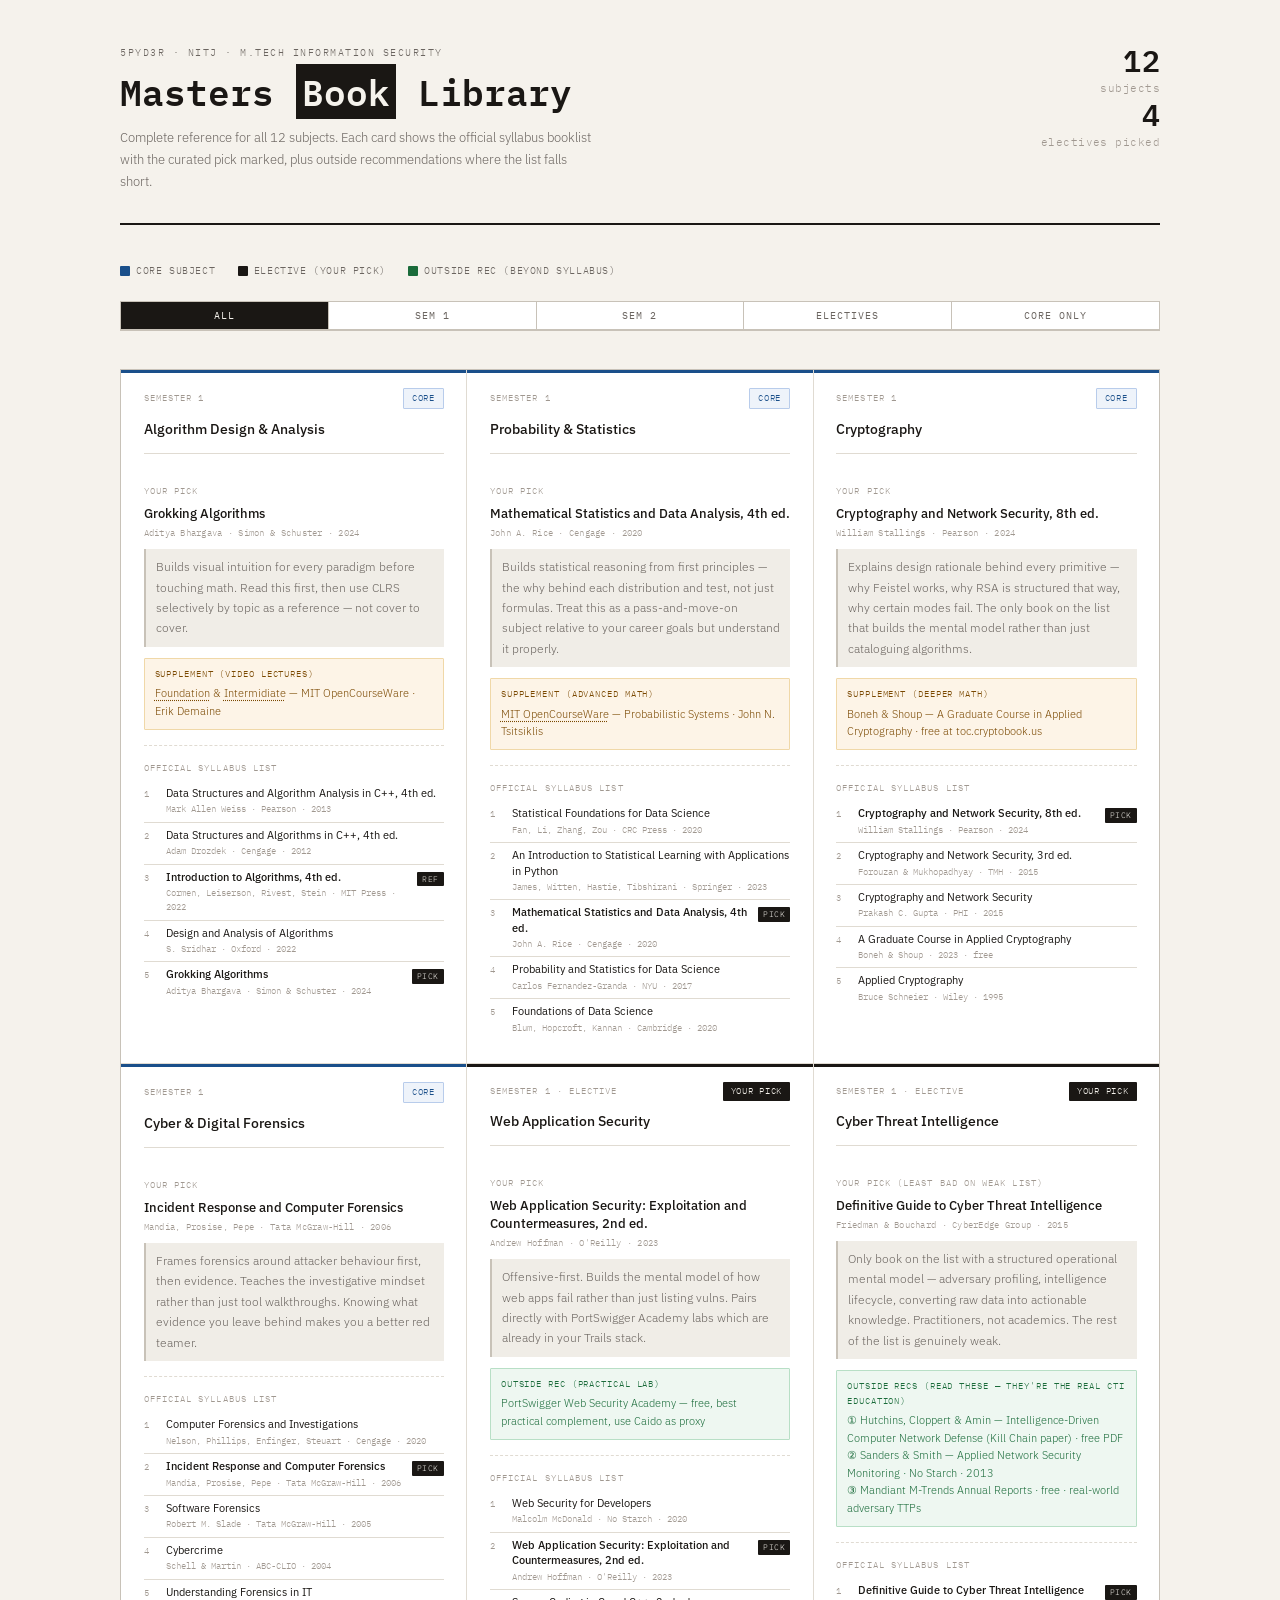
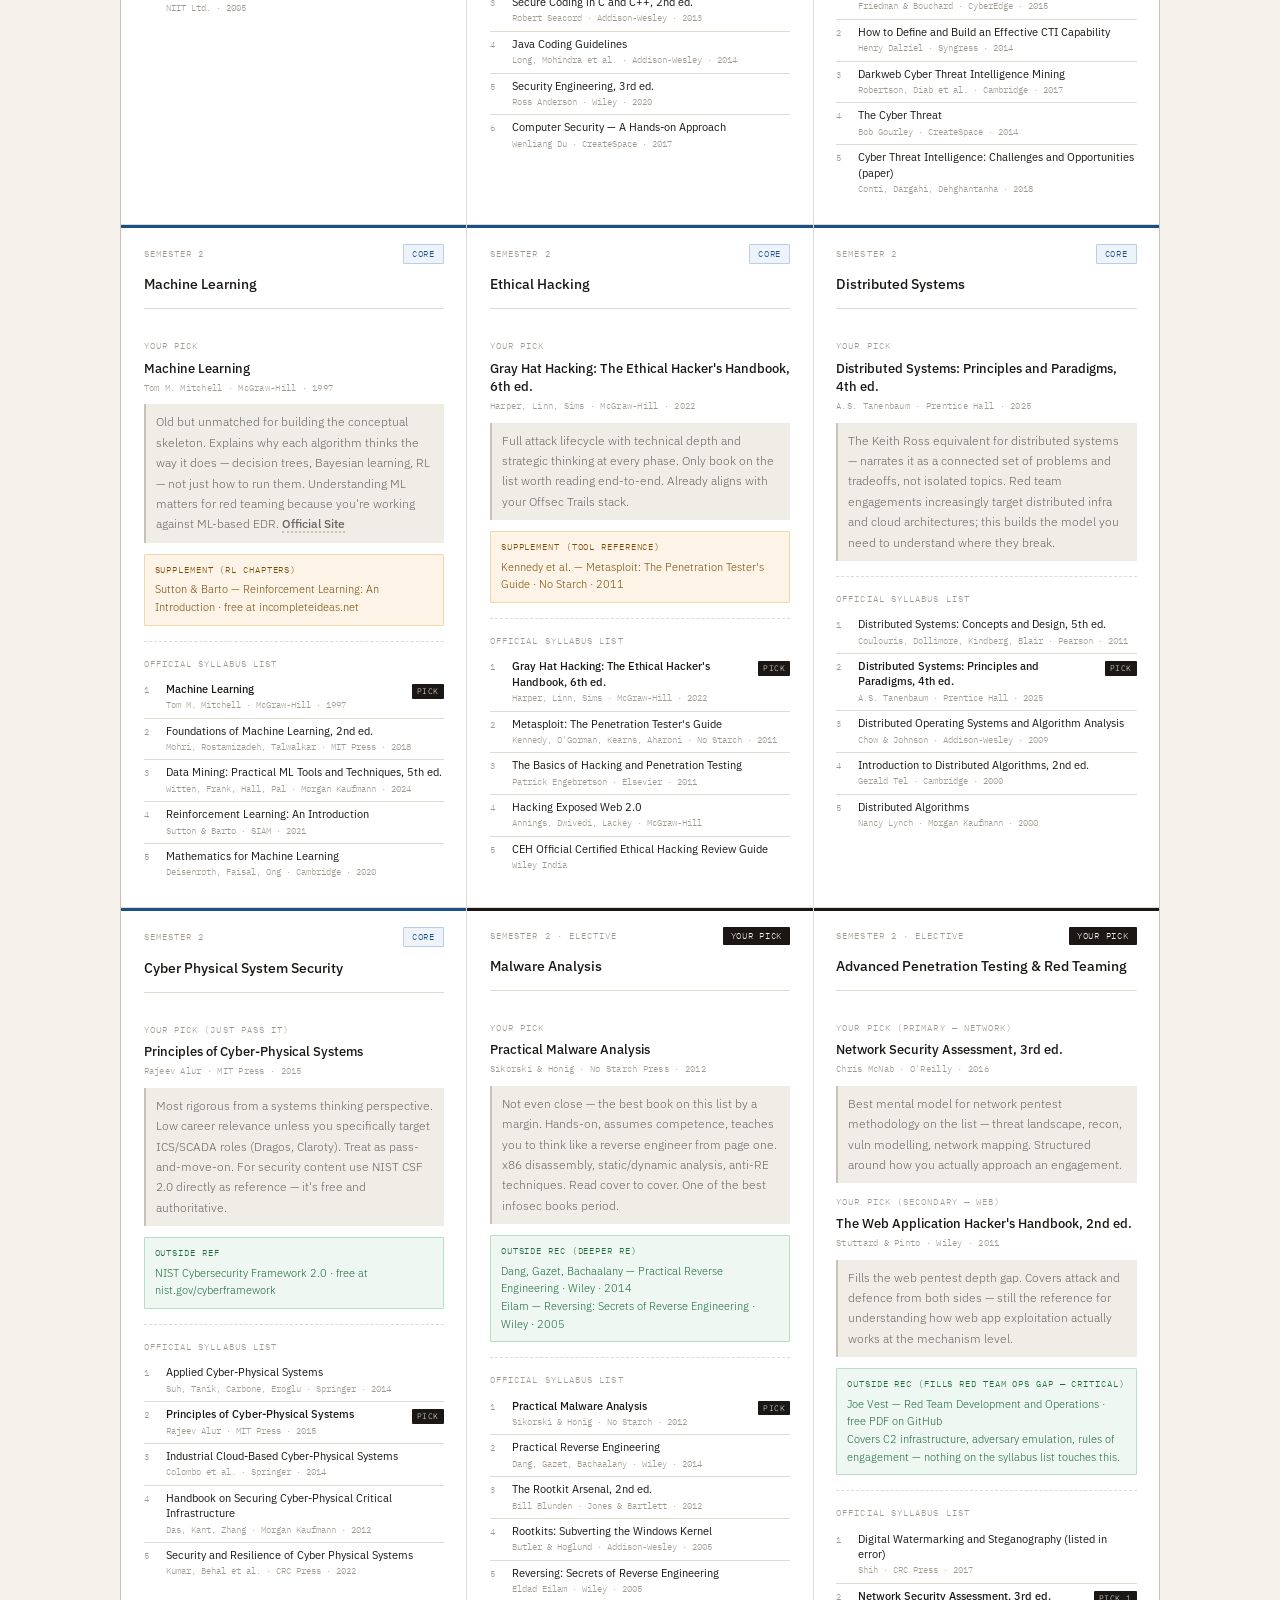
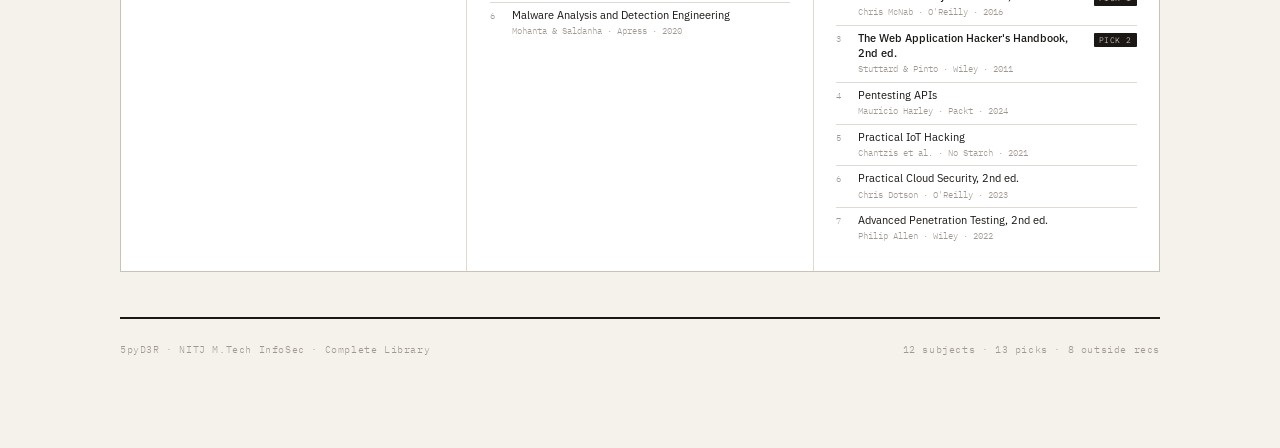
==== commit b918dcb3: "style: mobile responsive fixes" ====
--- a/mtech-infosec-lib/index.html
+++ b/mtech-infosec-lib/index.html
@@ -3,7 +3,7 @@
 <head>
 <meta charset="UTF-8">
 <meta name="viewport" content="width=device-width, initial-scale=1.0">
-<title>5pyD3R · NITJ InfoSec Library</title>
+<title>5pyD3R · InfoSec Library</title>
 <link href="https://fonts.googleapis.com/css2?family=IBM+Plex+Mono:wght@400;600&family=IBM+Plex+Sans:wght@300;400;500&display=swap" rel="stylesheet">
 <style>
 *, *::before, *::after { box-sizing: border-box; margin: 0; padding: 0; }
@@ -153,7 +153,7 @@
   flex-wrap: wrap;
   margin-bottom: 2.5rem;
   border: 1px solid var(--border-dark);
-  width: fit-content;
+  width: 100%;
 }
 
 .filter-btn {
@@ -164,11 +164,16 @@
   padding: 7px 18px;
   border: none;
   border-right: 1px solid var(--border-dark);
+  border-bottom: 1px solid var(--border-dark);
   background: var(--surface);
   color: var(--text-muted);
   cursor: pointer;
   transition: all 0.1s;
-}
+  flex: 1;
+  min-width: 60px;
+  text-align: center;
+}
+
 .filter-btn:last-child { border-right: none; }
 .filter-btn:hover { background: var(--surface2); color: var(--ink); }
 .filter-btn.active {
@@ -443,9 +448,10 @@
   letter-spacing: 0.06em;
 }
 
-@media (max-width: 640px) {
+@media (max-width: 720px) {
   header { grid-template-columns: 1fr; }
-  .header-stats { text-align: left; }
+  .header-stats { text-align: left; display: flex; gap: 1.5rem; }
+  .stat-block strong { font-size: 1.4rem; display: inline; margin-right: 4px; }
   .grid { grid-template-columns: 1fr; }
   body { padding: 1.5rem 1rem 4rem; }
   .controls { width: 100%; }
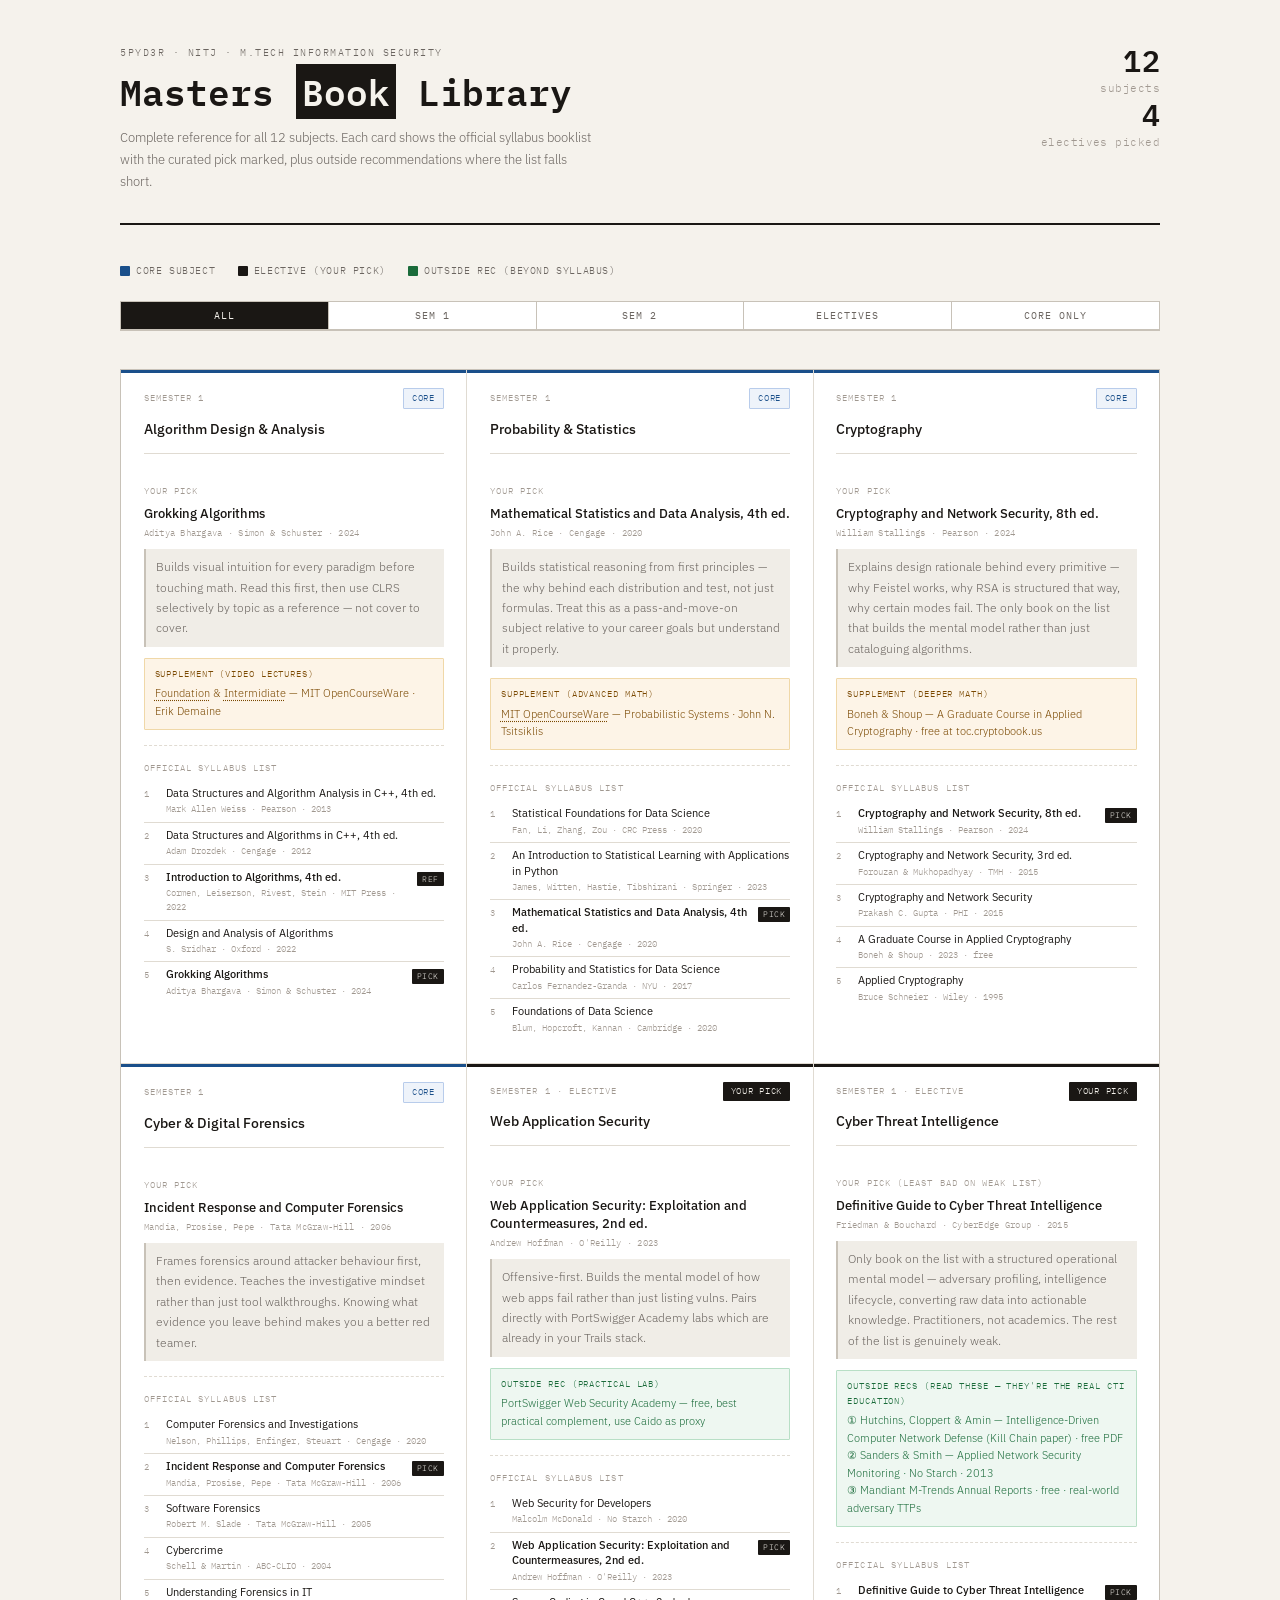
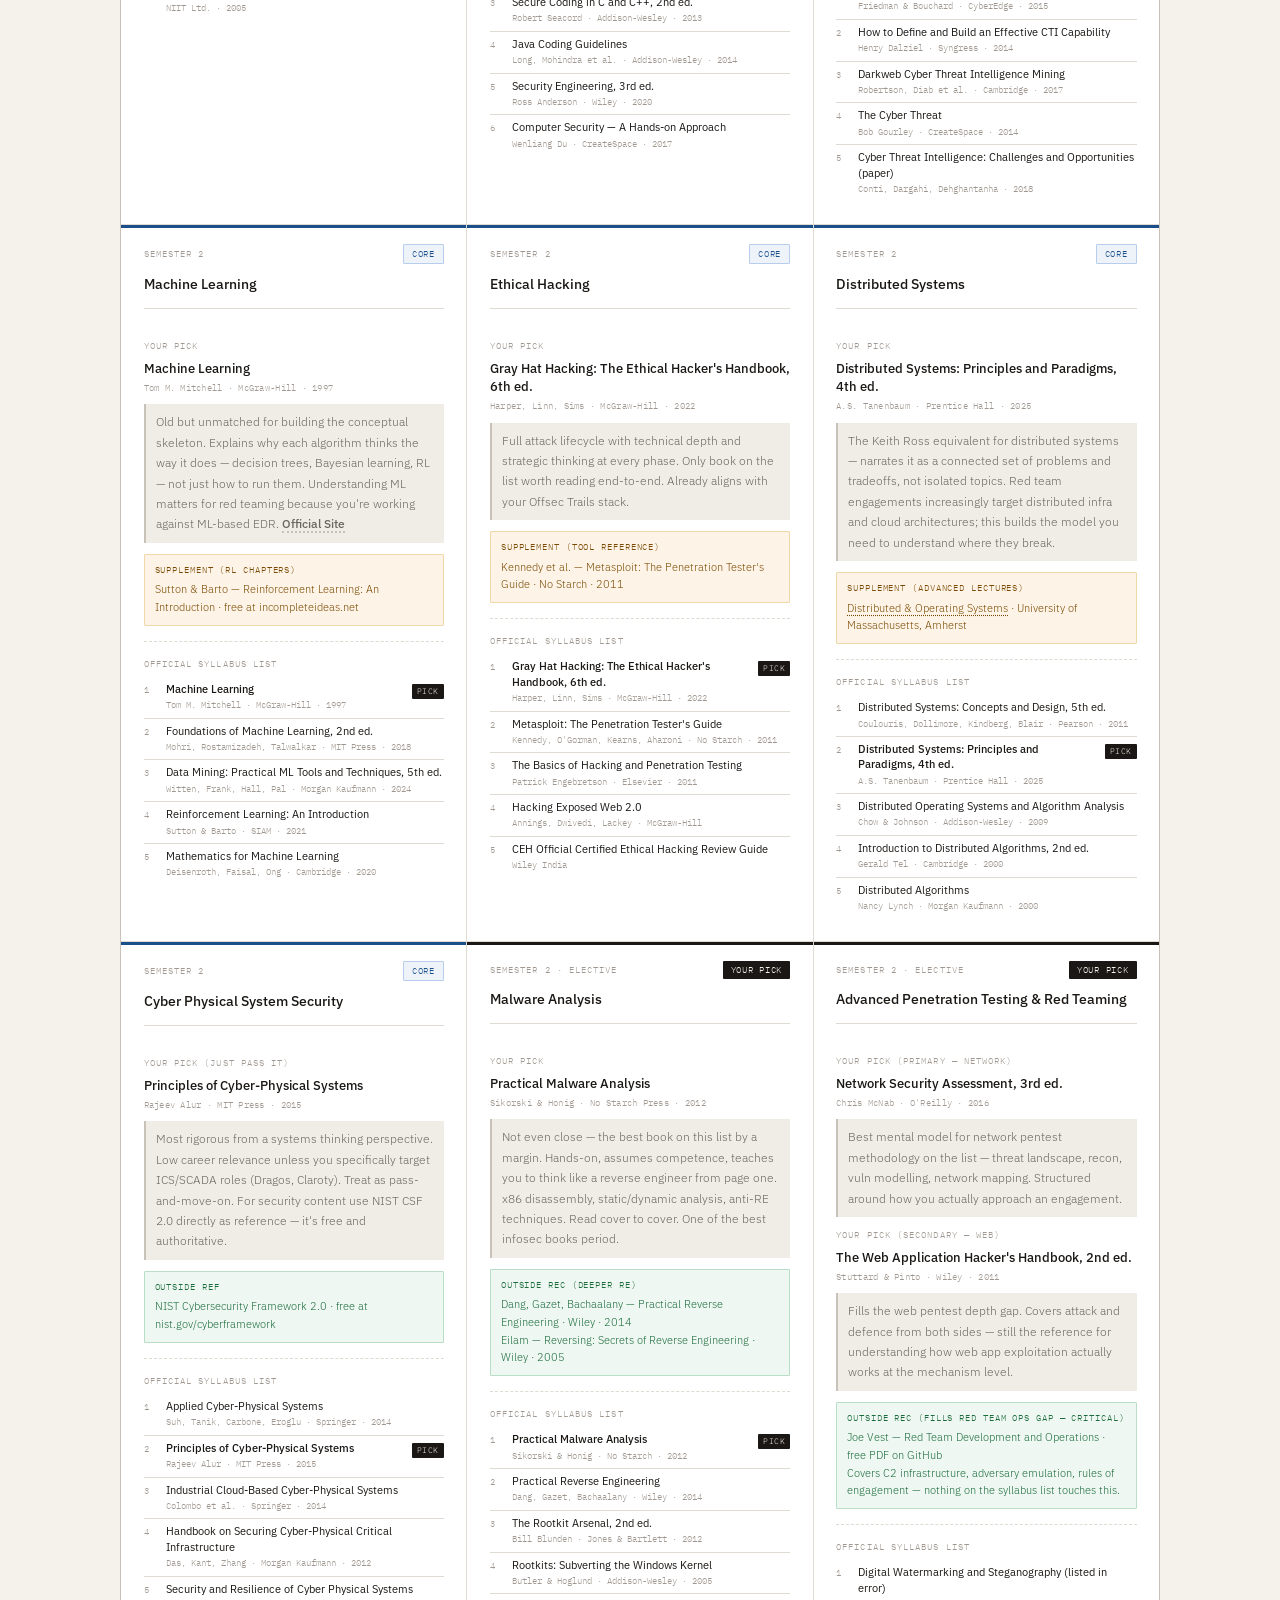
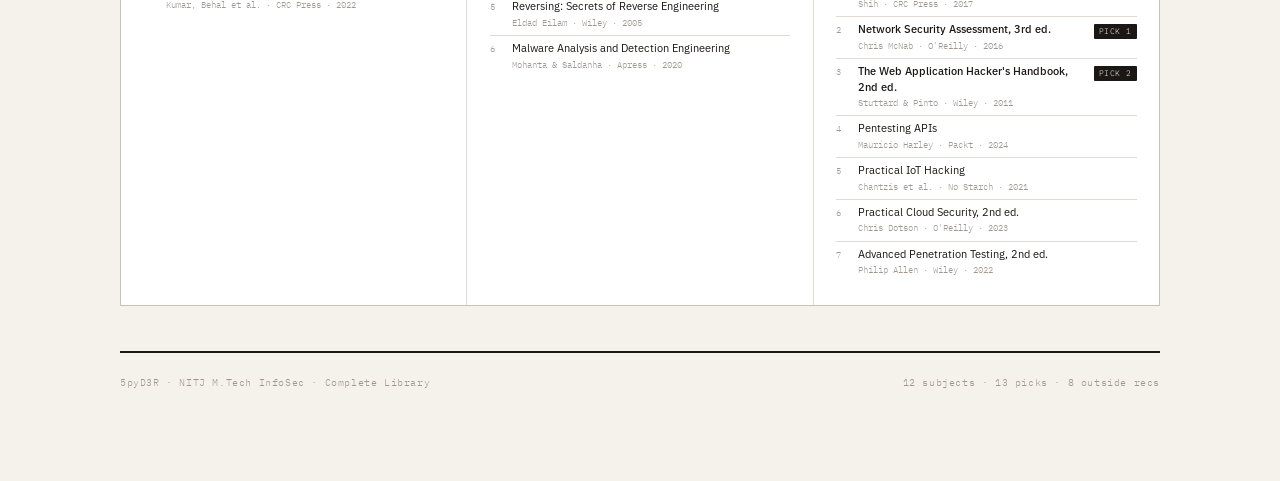
==== commit 8cb15291: "docs: add suplement course for Distributed Systems course" ====
--- a/mtech-infosec-lib/index.html
+++ b/mtech-infosec-lib/index.html
@@ -566,7 +566,7 @@
     </div>
     <div class="supplement-block">
       <div class="supplement-label">Supplement (advanced math)</div>
-      <div class="supplement-item"><a href="https://www.mit.edu/~jnt/prob.html" target="_blank" rel="noopener noreferrer" style="color:inherit; text-decoration:underline; text-decoration-style:dotted; text-underline-offset:3px;">MIT OpenCourseWare</a> — Probabilistic Systems ·  John N. Tsitsiklis </div>
+      <div class="supplement-item"><a href="https://www.mit.edu/~jnt/prob.html" target="_blank" rel="noopener noreferrer" style="color:inherit; text-decoration:underline; text-decoration-style:dotted; text-underline-offset:3px;">MIT OpenCourseWare</a> — Probabilistic Systems · John N. Tsitsiklis </div>
     </div>
 
     <div class="official-list">
@@ -983,6 +983,10 @@
     <div class="pick-title">Distributed Systems: Principles and Paradigms, 4th ed.</div>
     <div class="pick-author">A.S. Tanenbaum · Prentice Hall · 2025</div>
     <div class="pick-why">The Keith Ross equivalent for distributed systems — narrates it as a connected set of problems and tradeoffs, not isolated topics. Red team engagements increasingly target distributed infra and cloud architectures; this builds the model you need to understand where they break.</div>
+    <div class="supplement-block">
+      <div class="supplement-label">Supplement (advanced lectures)</div>
+      <div class="supplement-item"><a href="https://none.cs.umass.edu/~shenoy/courses/spring23/" target="_blank" rel="noopener noreferrer" style="color:inherit; text-decoration:underline; text-decoration-style:dotted; text-underline-offset:3px;">Distributed & Operating Systems</a> · University of Massachusetts, Amherst</div>
+    </div>
 
     <div class="official-list">
       <div class="section-label">Official syllabus list</div>
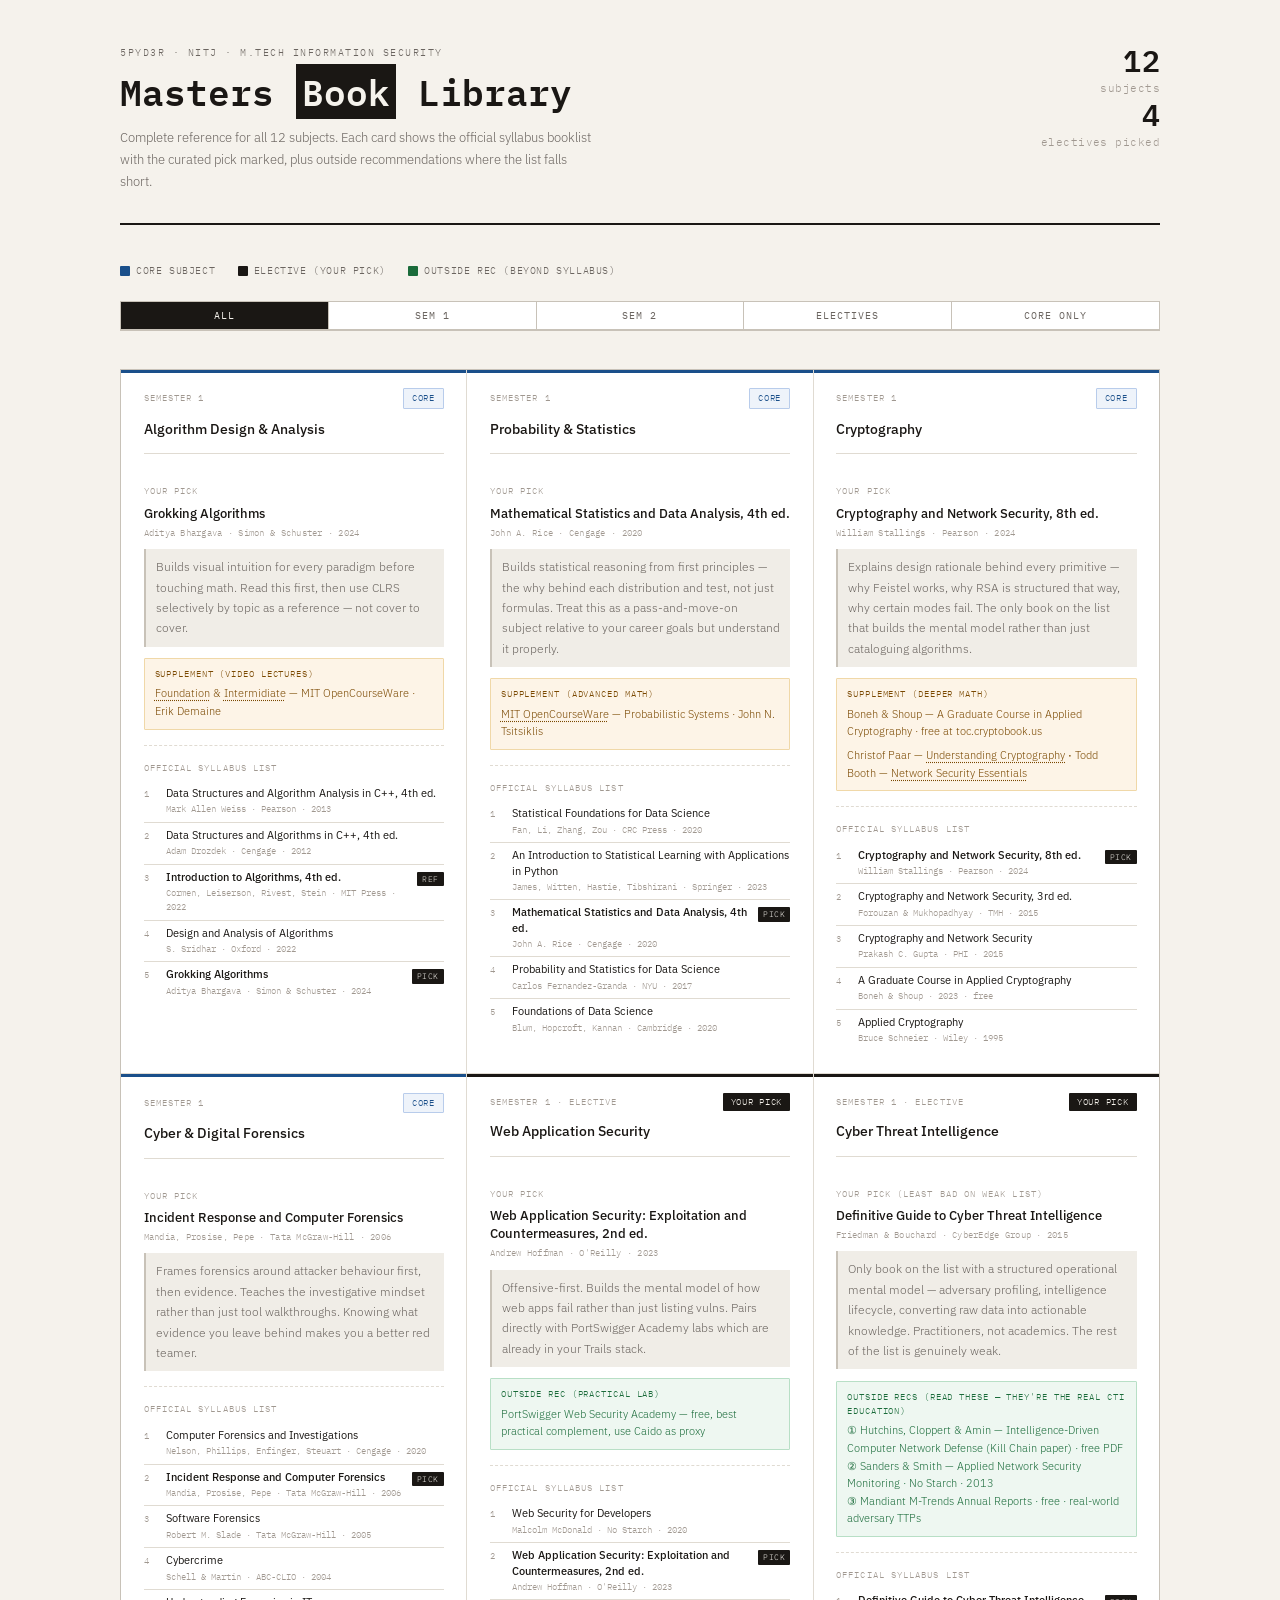
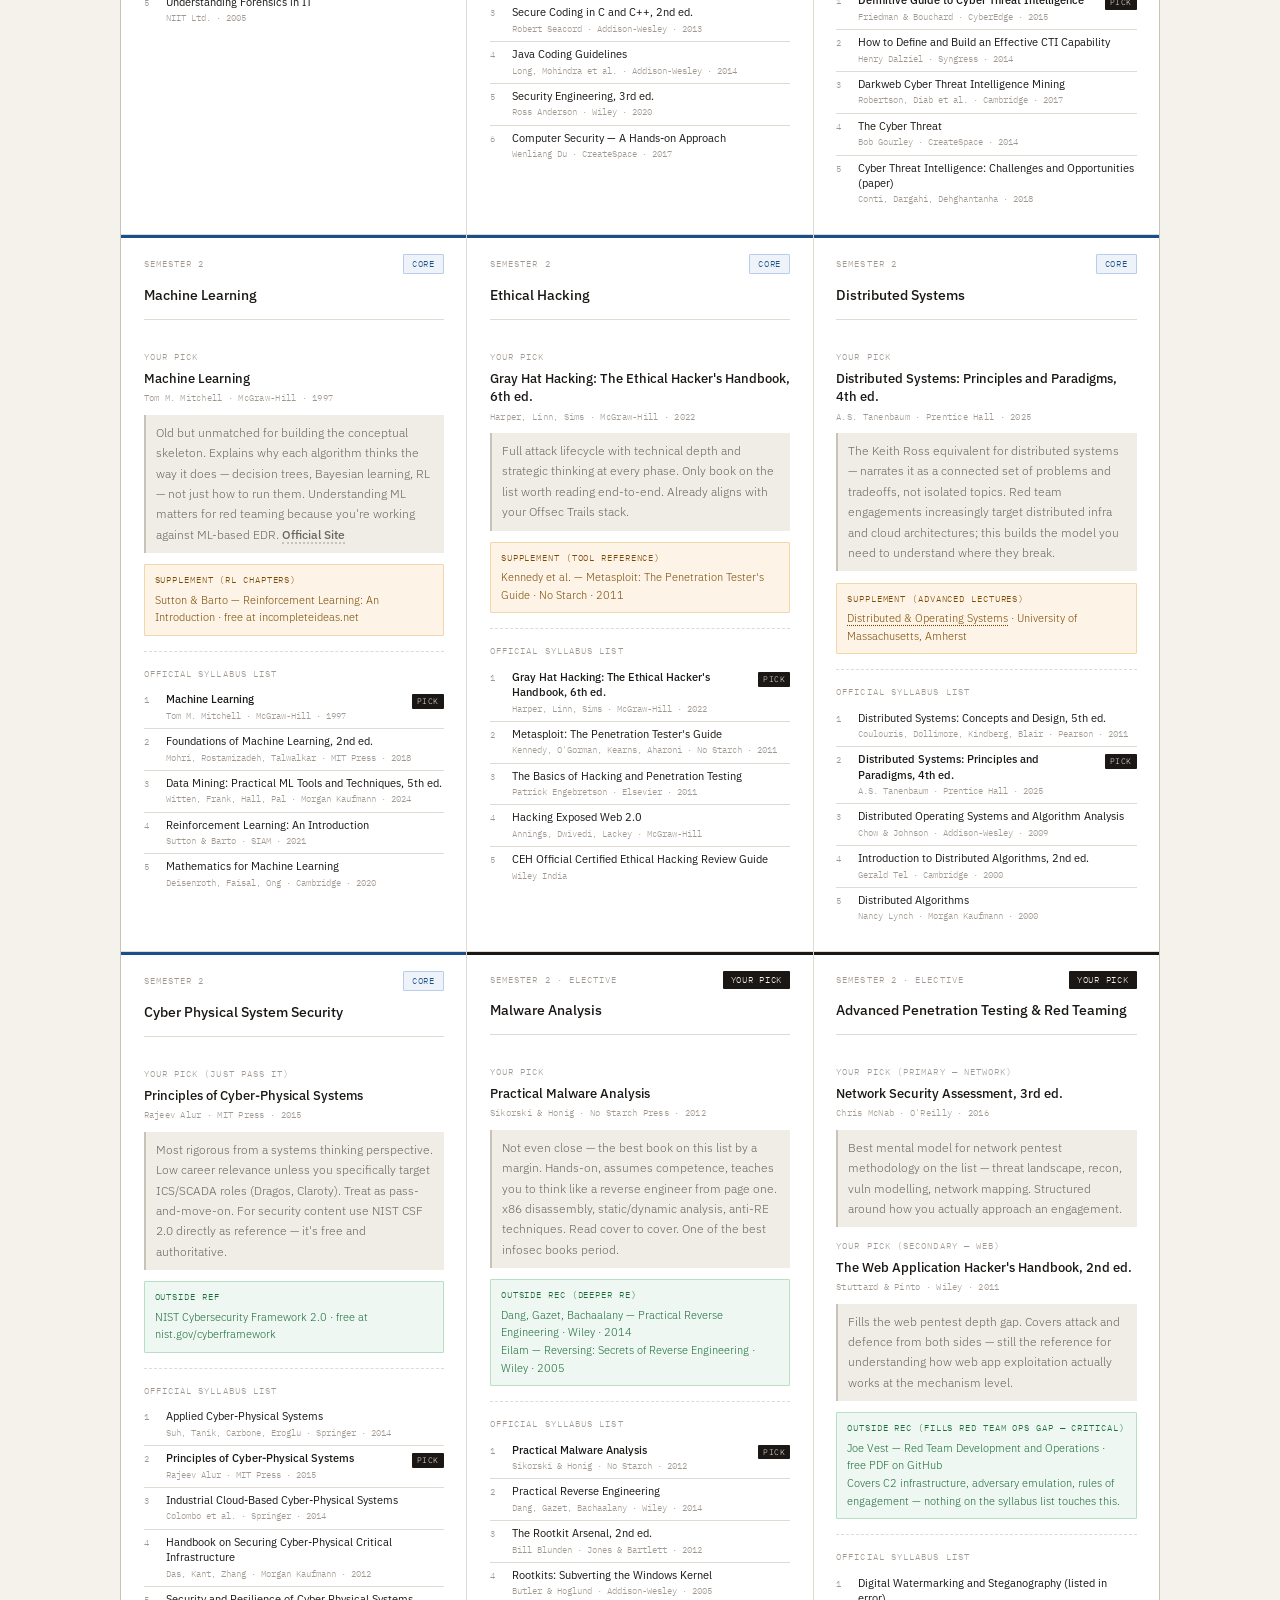
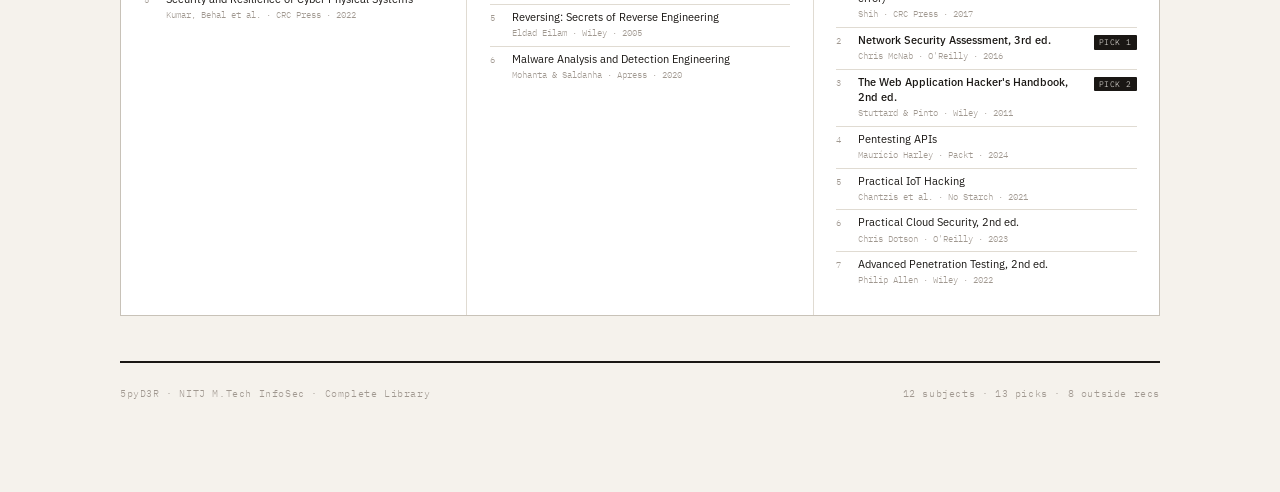
==== commit 0a42fdf9: "docs: add Paar & Todd Booth video lecture links to Cryptography supplement" ====
--- a/mtech-infosec-lib/index.html
+++ b/mtech-infosec-lib/index.html
@@ -626,6 +626,11 @@
     <div class="supplement-block">
       <div class="supplement-label">Supplement (deeper math)</div>
       <div class="supplement-item">Boneh & Shoup — A Graduate Course in Applied Cryptography · free at toc.cryptobook.us</div>
+      <div class="supplement-item" style="margin-top:6px;">
+        Christof Paar — <a href="https://www.cryptography-textbook.com/online-course/#videos" target="_blank" rel="noopener noreferrer" style="color:inherit; text-decoration:underline; text-decoration-style:dotted; text-underline-offset:3px;">Understanding Cryptography</a>
+        <span style="font-weight:500;">·</span>
+        Todd Booth — <a href="https://www.youtube.com/playlist?list=PLkcn06P47MUFVR0rNNYd12t4Vc7Ux7sKj" target="_blank" rel="noopener noreferrer" style="color:inherit; text-decoration:underline; text-decoration-style:dotted; text-underline-offset:3px;">Network Security Essentials</a>
+      </div>
     </div>
 
     <div class="official-list">
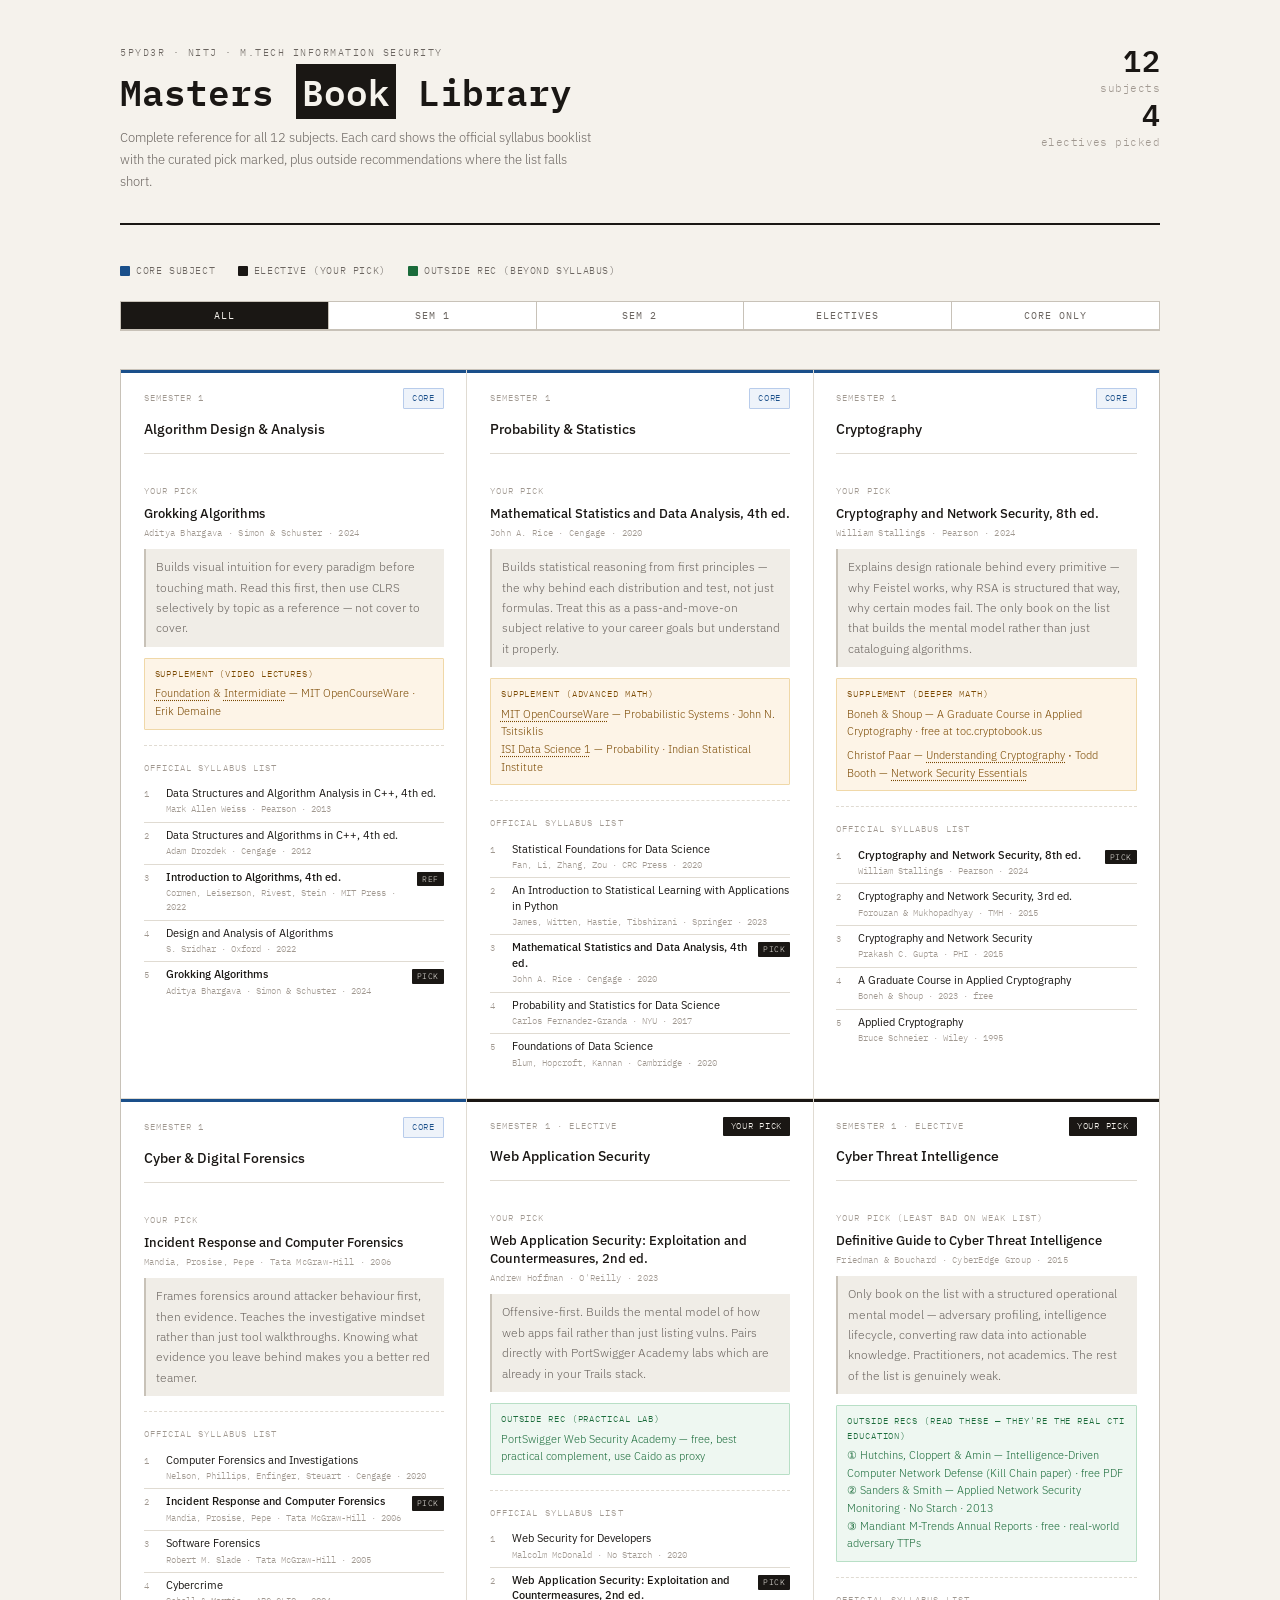
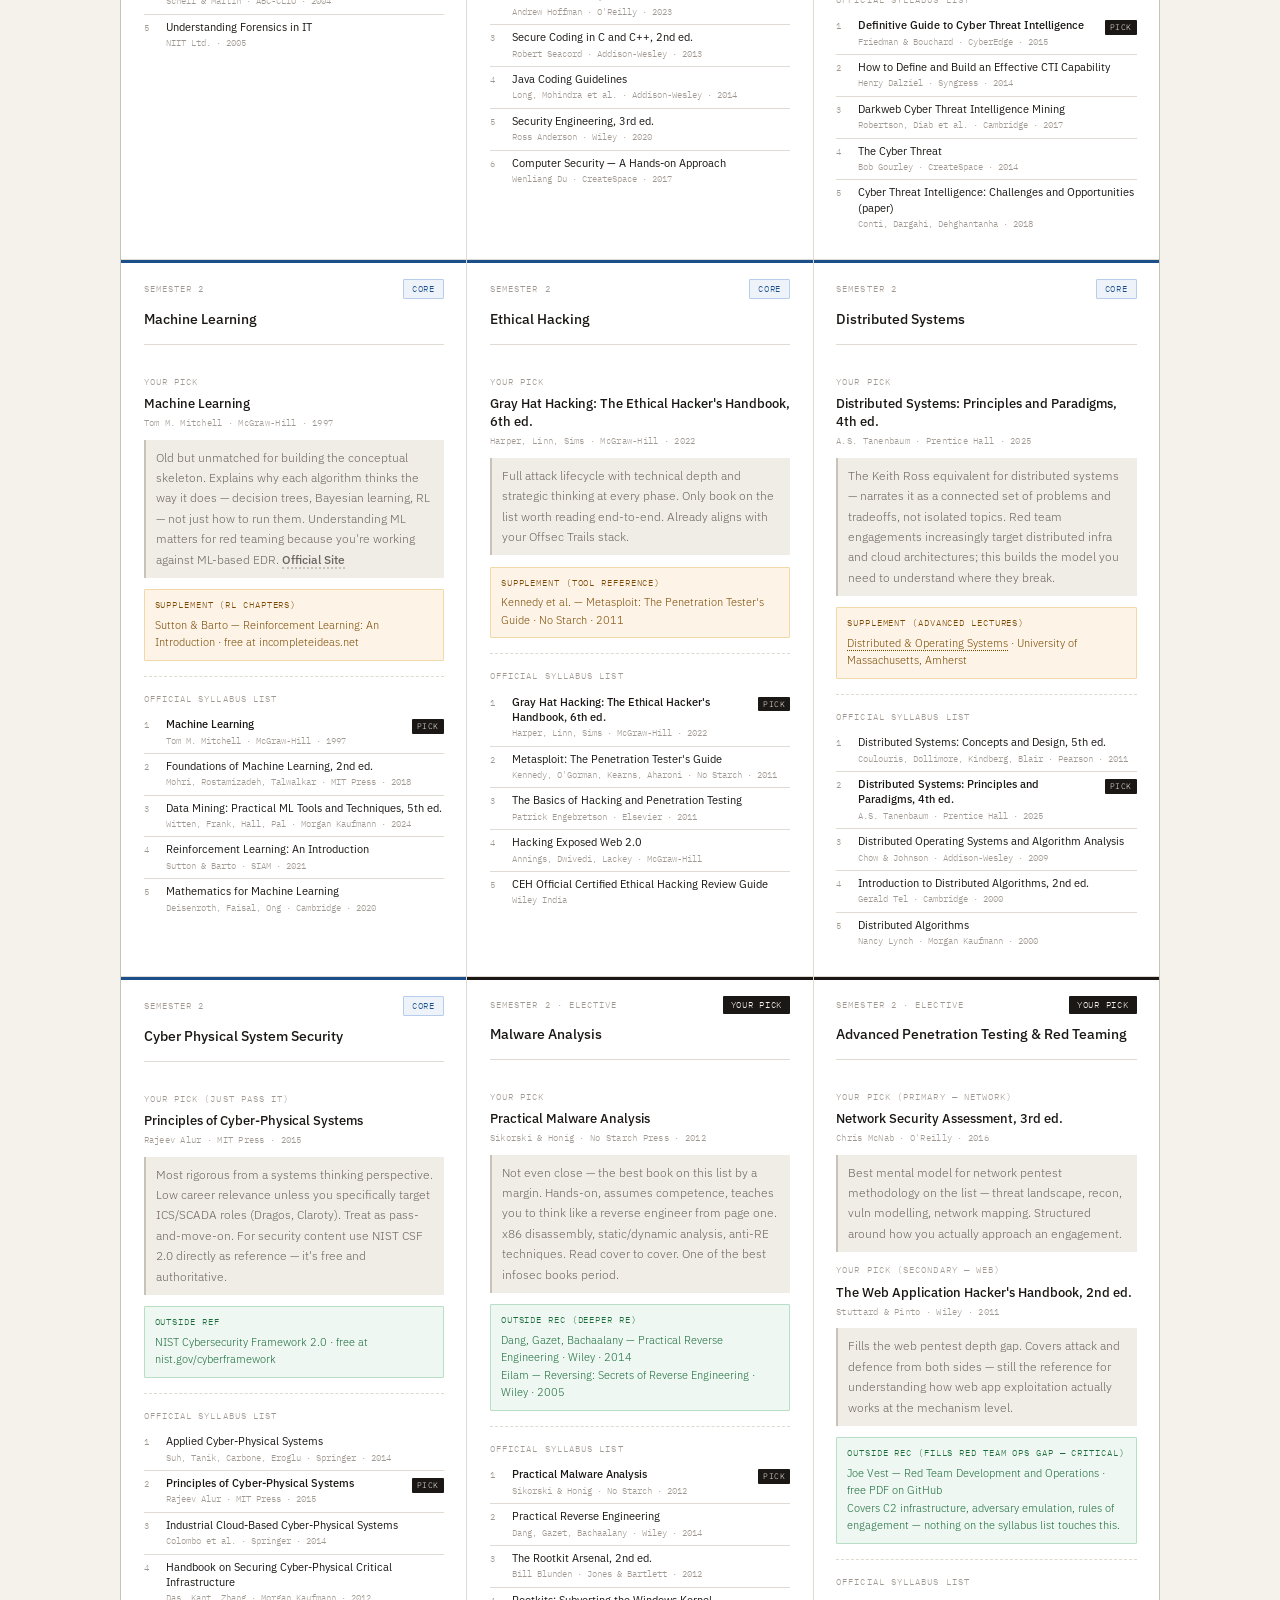
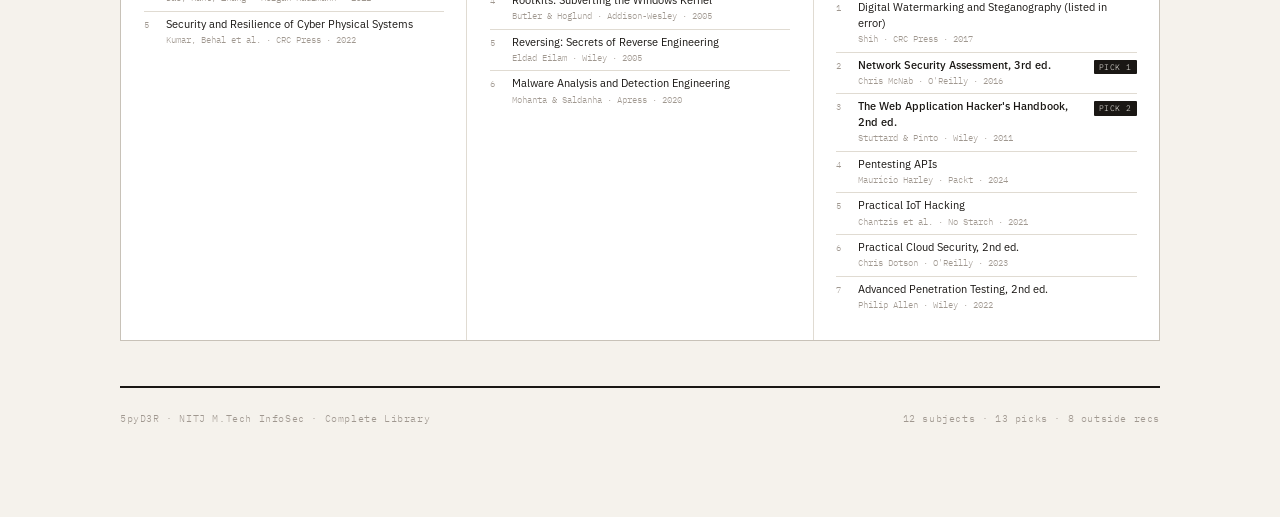
==== commit fe6050c7: "Update index.html" ====
--- a/mtech-infosec-lib/index.html
+++ b/mtech-infosec-lib/index.html
@@ -567,6 +567,7 @@
     <div class="supplement-block">
       <div class="supplement-label">Supplement (advanced math)</div>
       <div class="supplement-item"><a href="https://www.mit.edu/~jnt/prob.html" target="_blank" rel="noopener noreferrer" style="color:inherit; text-decoration:underline; text-decoration-style:dotted; text-underline-offset:3px;">MIT OpenCourseWare</a> — Probabilistic Systems · John N. Tsitsiklis </div>
+    <div class="supplement-item"><a href="https://isi-web.org/course/data-science-1" target="_blank" rel="noopener noreferrer" style="color:inherit; text-decoration:underline; text-decoration-style:dotted; text-underline-offset:3px;">ISI Data Science 1</a> — Probability · Indian Statistical Institute </div>
     </div>
 
     <div class="official-list">
